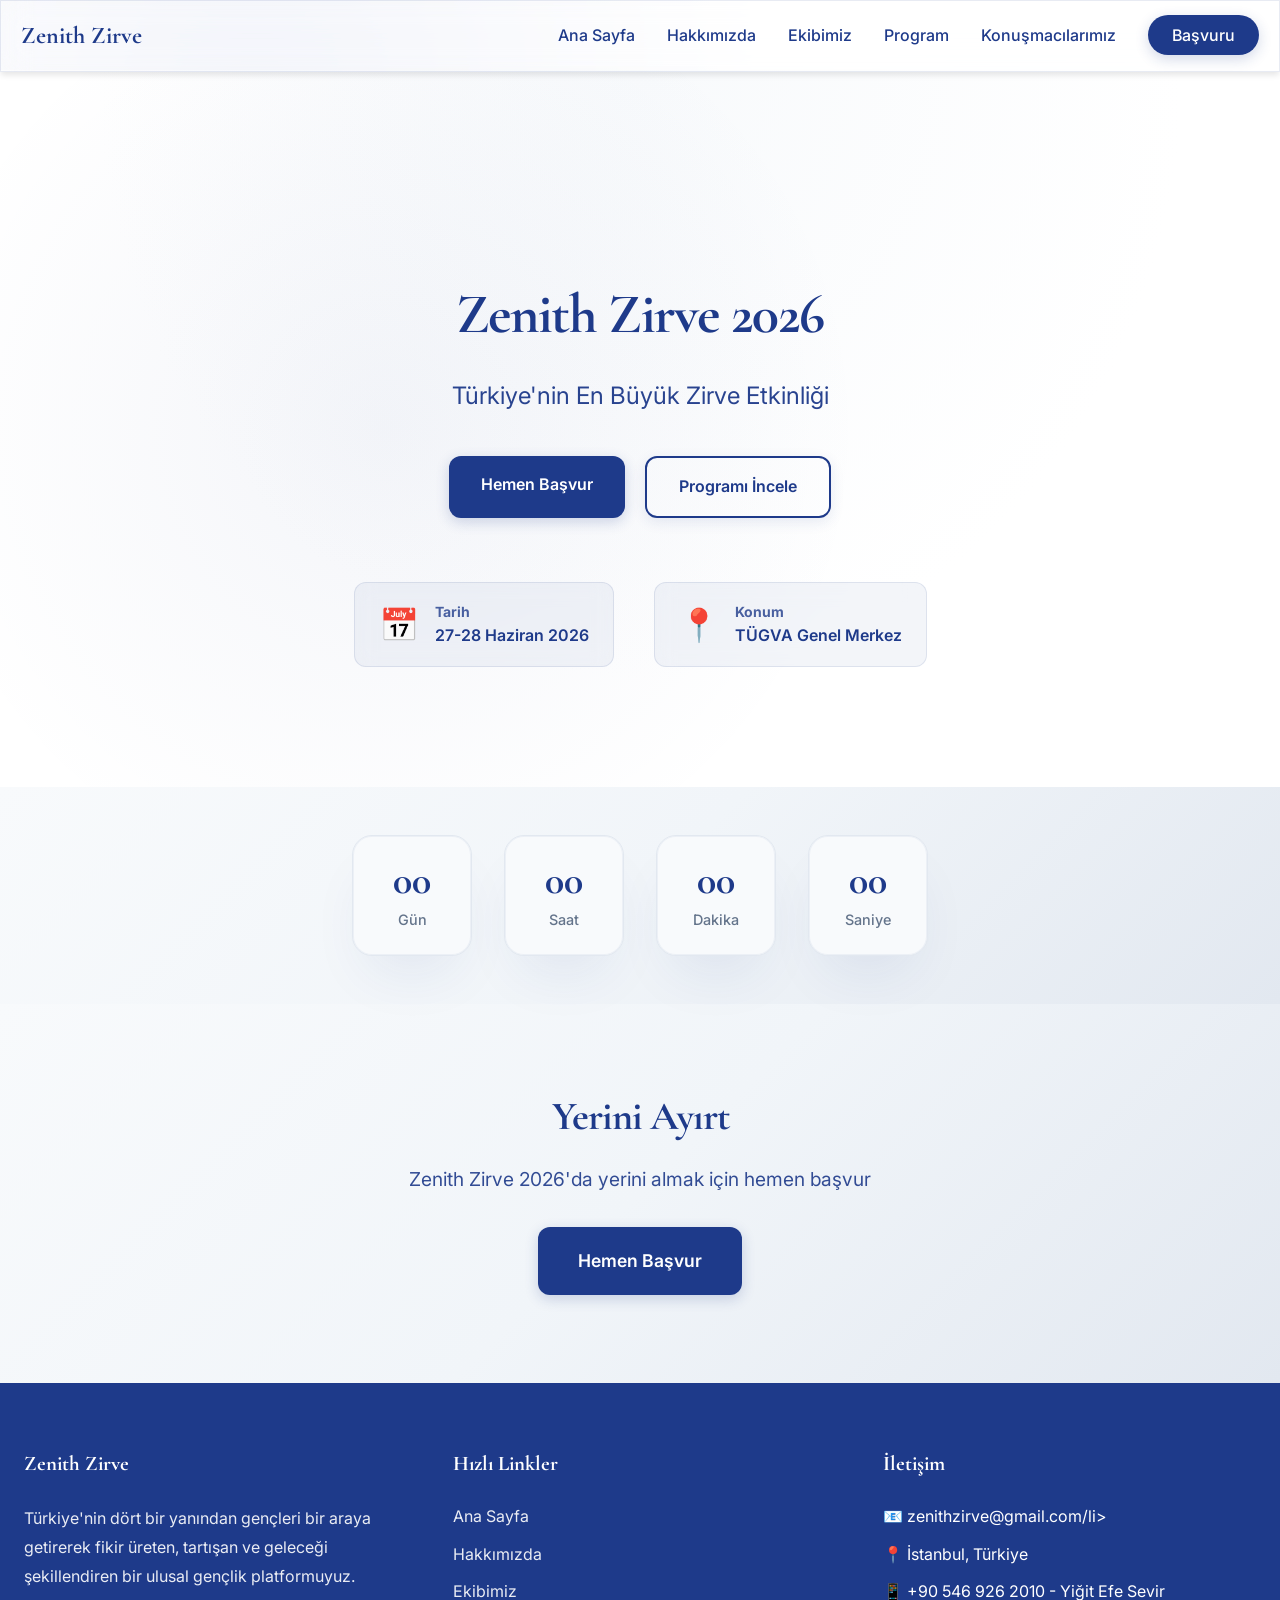
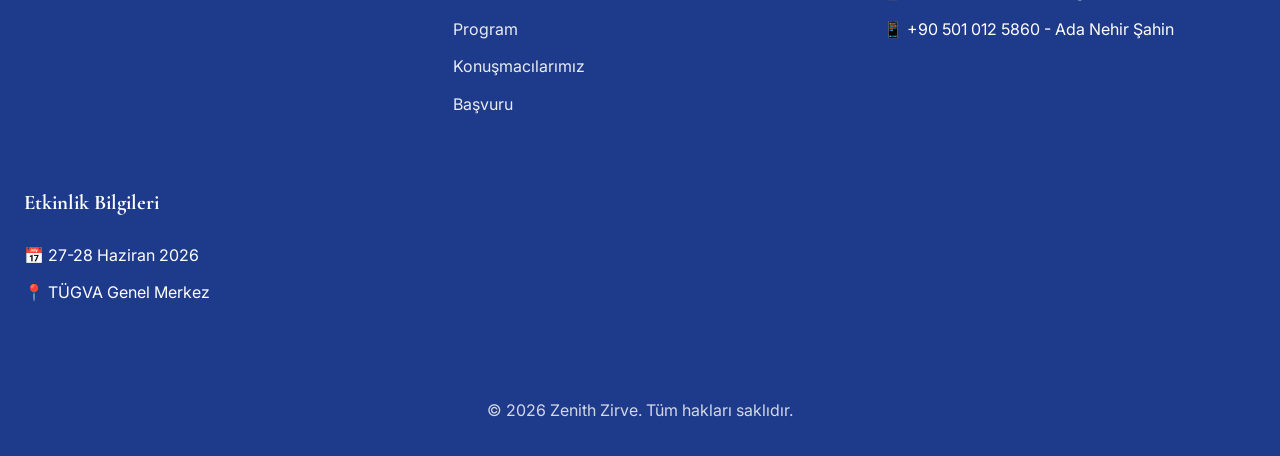
==== index.html @ 05211ef6 "Initial commit" ====
<!DOCTYPE html>
<html lang="tr">
<head>
    <meta charset="UTF-8">
    <meta name="viewport" content="width=device-width, initial-scale=1.0">
    <title>Zenith Zirve - Türkiye'nin En Büyük Zirve Etkinliği</title>
    <meta name="description" content="Zenith Zirve - Türkiye'nin en büyük zirve etkinliği. Gençlerin fikir meydanlarında buluştuğu platform.">
    <link rel="stylesheet" href="styles.css">
    <link rel="preconnect" href="https://fonts.googleapis.com">
    <link rel="preconnect" href="https://fonts.gstatic.com" crossorigin>
    <link href="https://fonts.googleapis.com/css2?family=Cormorant+Garamond:wght@400;500;600;700&family=Inter:wght@300;400;500;600;700;800&display=swap" rel="stylesheet">
</head>
<body>
    <!-- Navigasyon -->
    <nav class="navbar">
        <div class="container">
            <div class="nav-brand">
                <a href="index.html">Zenith Zirve</a>
            </div>
            <ul class="nav-menu">
                <li><a href="index.html" class="active">Ana Sayfa</a></li>
                <li><a href="hakkimizda.html">Hakkımızda</a></li>
                <li><a href="ekibimiz.html">Ekibimiz</a></li>
                <li><a href="program.html">Program</a></li>
                <li><a href="konusmacilarimiz.html">Konuşmacılarımız</a></li>
                <li><a href="basvuru.html" class="btn-nav">Başvuru</a></li>
            </ul>
            <div class="hamburger">
                <span></span>
                <span></span>
                <span></span>
            </div>
        </div>
    </nav>

    <!-- Hero Section -->
    <section class="hero">
        <div class="container">
            <div class="hero-content">
                <h1>Zenith Zirve 2026</h1>
                <p>Türkiye'nin En Büyük Zirve Etkinliği</p>
                <div class="hero-buttons">
                    <a href="basvuru.html" class="btn btn-primary">Hemen Başvur</a>
                    <a href="program.html" class="btn btn-secondary">Programı İncele</a>
                </div>
            </div>
            <div class="hero-info">
                <div class="info-item">
                    <div class="info-icon">📅</div>
                    <div class="info-text">
                        <strong>Tarih</strong>
                        <span>27-28 Haziran 2026</span>
                    </div>
                </div>
                <div class="info-item">
                    <div class="info-icon">📍</div>
                    <div class="info-text">
                        <strong>Konum</strong>
                        <span>TÜGVA Genel Merkez</span>
                    </div>
                </div>
            </div>
        </div>
    </section>

    <!-- Countdown Section -->
    <section class="countdown-section">
        <div class="container">
            <div class="countdown">
                <div class="countdown-item">
                    <span class="countdown-number" id="days">00</span>
                    <span class="countdown-label">Gün</span>
                </div>
                <div class="countdown-item">
                    <span class="countdown-number" id="hours">00</span>
                    <span class="countdown-label">Saat</span>
                </div>
                <div class="countdown-item">
                    <span class="countdown-number" id="minutes">00</span>
                    <span class="countdown-label">Dakika</span>
                </div>
                <div class="countdown-item">
                    <span class="countdown-number" id="seconds">00</span>
                    <span class="countdown-label">Saniye</span>
                </div>
            </div>
        </div>
    </section>

    <!-- CTA Section -->
    <section class="cta">
        <div class="container">
            <h2>Yerini Ayırt</h2>
            <p>Zenith Zirve 2026'da yerini almak için hemen başvur</p>
            <a href="basvuru.html" class="btn btn-primary btn-large">Hemen Başvur</a>
        </div>
    </section>

    <!-- Footer -->
    <footer class="footer">
        <div class="container">
            <div class="footer-grid">
                <div class="footer-section">
                    <h3>Zenith Zirve</h3>
                    <p>Türkiye'nin dört bir yanından gençleri bir araya getirerek fikir üreten, tartışan ve geleceği şekillendiren bir ulusal gençlik platformuyuz.</p>
                </div>
                <div class="footer-section">
                    <h3>Hızlı Linkler</h3>
                    <ul>
                        <li><a href="index.html">Ana Sayfa</a></li>
                        <li><a href="hakkimizda.html">Hakkımızda</a></li>
                        <li><a href="ekibimiz.html">Ekibimiz</a></li>
                        <li><a href="program.html">Program</a></li>
                        <li><a href="konusmacilarimiz.html">Konuşmacılarımız</a></li>
                        <li><a href="basvuru.html">Başvuru</a></li>
                    </ul>
                </div>
                <div class="footer-section">
                    <h3>İletişim</h3>
                    <ul>
                        <li>📧 zenithzirve@gmail.com/li>
                        <li>📍 İstanbul, Türkiye</li>
                        <li>📱 +90 546 926 2010 - Yiğit Efe Sevir</li>
                        <li>📱 +90 501 012 5860 - Ada Nehir Şahin</li>                        
                    </ul>
                </div>
                <div class="footer-section">
                    <h3>Etkinlik Bilgileri</h3>
                    <ul>
                        <li>📅 27-28 Haziran 2026</li>
                        <li>📍 TÜGVA Genel Merkez</li>
                    </ul>
                </div>
            </div>
            <div class="footer-bottom">
                <p>&copy; 2026 Zenith Zirve. Tüm hakları saklıdır.</p>
            </div>
        </div>
    </footer>

    <script src="script.js"></script>
</body>
</html>
---- styles.css ----
/* Reset ve Temel Ayarlar */
* {
    margin: 0;
    padding: 0;
    box-sizing: border-box;
}

:root {
    --background: #ffffff;
    --foreground: #1e3a8a;
    --card: #f8fafc;
    --card-foreground: #1e3a8a;
    --primary: #1e3a8a;
    --primary-foreground: #ffffff;
    --secondary: #3b82f6;
    --secondary-foreground: #ffffff;
    --muted: #f1f5f9;
    --muted-foreground: #64748b;
    --accent: #3b82f6;
    --accent-foreground: #ffffff;
    --neon: #60a5fa;
    --neon-soft: #93c5fd;
    --navy-1: #1e3a8a;
    --navy-2: #1e40af;
    --purple-deep: #1e3a8a;
    --border: #e2e8f0;
    --input: #e2e8f0;
    --ring: #3b82f6;
    --radius: 1.25rem;
    --gradient-card: linear-gradient(135deg, #f8fafc 0%, #f1f5f9 50%, #e2e8f0 100%);
    --gradient-card-hover: linear-gradient(135deg, #f1f5f9 0%, #e2e8f0 50%, #cbd5e1 100%);
    --gradient-hero: radial-gradient(ellipse at top, #f8fafc 0%, #ffffff 60%);
    --shadow-card: 0 30px 60px -20px rgba(30, 58, 138, 0.1), 0 0 0 1px rgba(30, 58, 138, 0.05) inset;
    --shadow-glow: 0 0 40px rgba(30, 58, 138, 0.15);
    --glass-bg: linear-gradient(135deg, rgba(255, 255, 255, 0.8), rgba(248, 250, 252, 0.7));
    --glass-border: rgba(30, 58, 138, 0.1);
}

body {
    font-family: 'Inter', sans-serif;
    line-height: 1.6;
    color: var(--foreground);
    background-color: var(--background);
    background-image: radial-gradient(circle at 20% 10%, rgba(30, 58, 138, 0.05) 0%, transparent 40%),
                      radial-gradient(circle at 80% 60%, rgba(59, 130, 246, 0.05) 0%, transparent 45%);
    background-attachment: fixed;
    -webkit-font-smoothing: antialiased;
    -moz-osx-font-smoothing: grayscale;
}

.container {
    max-width: 1280px;
    margin: 0 auto;
    padding: 0 24px;
}

/* Navigasyon */
.navbar {
    background-color: var(--glass-bg);
    backdrop-filter: blur(14px) saturate(140%);
    -webkit-backdrop-filter: blur(14px) saturate(140%);
    border: 1px solid var(--glass-border);
    box-shadow: var(--shadow-card);
    position: fixed;
    top: 0;
    left: 0;
    right: 0;
    z-index: 1000;
}

.navbar .container {
    display: flex;
    justify-content: space-between;
    align-items: center;
    padding: 1rem 20px;
}

.nav-brand a {
    font-size: 1.5rem;
    font-weight: 700;
    color: var(--foreground);
    text-decoration: none;
    font-family: 'Cormorant Garamond', Georgia, serif;
}

.nav-menu {
    display: flex;
    list-style: none;
    gap: 2rem;
    align-items: center;
}

.nav-menu a {
    color: var(--foreground);
    text-decoration: none;
    font-weight: 500;
    transition: color 0.3s;
}

.nav-menu a:hover,
.nav-menu a.active {
    color: var(--primary);
}

.btn-nav {
    background-color: var(--primary);
    color: var(--primary-foreground) !important;
    padding: 0.625rem 1.5rem;
    border-radius: var(--radius);
    transition: all 0.3s cubic-bezier(0.4, 0, 0.2, 1);
    box-shadow: 0 4px 14px rgba(30, 58, 138, 0.2);
}

.btn-nav:hover {
    background-color: var(--secondary);
    transform: translateY(-2px);
    box-shadow: 0 6px 20px rgba(30, 58, 138, 0.3);
}

.hamburger {
    display: none;
    flex-direction: column;
    cursor: pointer;
    gap: 4px;
}

.hamburger span {
    width: 25px;
    height: 3px;
    background-color: var(--foreground);
    transition: 0.3s;
}

/* Hero Section */
.hero {
    background: var(--gradient-hero);
    color: var(--foreground);
    padding: 200px 0 120px;
    margin-top: 70px;
    position: relative;
    overflow: hidden;
}

.hero::before {
    content: '';
    position: absolute;
    top: 0;
    left: 0;
    right: 0;
    bottom: 0;
    background: radial-gradient(circle at 30% 50%, rgba(30, 58, 138, 0.05) 0%, transparent 50%);
    pointer-events: none;
}

.hero-content {
    text-align: center;
    margin-bottom: 4rem;
    position: relative;
    z-index: 1;
}

.hero-content h1 {
    font-size: 3.5rem;
    font-weight: 800;
    margin-bottom: 1rem;
    font-family: 'Cormorant Garamond', Georgia, serif;
    letter-spacing: -0.025em;
}

.hero-content p {
    font-size: 1.5rem;
    margin-bottom: 2.5rem;
    opacity: 0.95;
    line-height: 1.7;
}

.hero-buttons {
    display: flex;
    gap: 1.25rem;
    justify-content: center;
    position: relative;
    z-index: 1;
}

.btn {
    padding: 1rem 2rem;
    border-radius: 12px;
    text-decoration: none;
    font-weight: 600;
    transition: all 0.3s cubic-bezier(0.4, 0, 0.2, 1);
    display: inline-block;
    position: relative;
    overflow: hidden;
}

.btn-primary {
    background-color: var(--primary);
    color: var(--primary-foreground);
    box-shadow: 0 4px 14px rgba(30, 58, 138, 0.2);
}

.btn-primary:hover {
    background-color: var(--secondary);
    transform: translateY(-2px);
    box-shadow: 0 6px 20px rgba(30, 58, 138, 0.3);
}

.btn-secondary {
    background-color: transparent;
    color: var(--foreground);
    border: 2px solid var(--primary);
    box-shadow: 0 4px 14px rgba(30, 58, 138, 0.1);
}

.btn-secondary:hover {
    background-color: rgba(30, 58, 138, 0.05);
    border-color: var(--secondary);
    transform: translateY(-2px);
    box-shadow: 0 6px 20px rgba(30, 58, 138, 0.15);
}

.btn-large {
    padding: 1.25rem 2.5rem;
    font-size: 1.1rem;
}

.hero-info {
    display: flex;
    gap: 2.5rem;
    justify-content: center;
    flex-wrap: wrap;
    position: relative;
    z-index: 1;
}

.info-item {
    display: flex;
    align-items: center;
    gap: 1rem;
    background: rgba(30, 58, 138, 0.05);
    padding: 1rem 1.5rem;
    border-radius: 12px;
    backdrop-filter: blur(10px);
    border: 1px solid rgba(30, 58, 138, 0.1);
}

.info-icon {
    font-size: 2rem;
}

.info-text strong {
    display: block;
    font-size: 0.875rem;
    opacity: 0.8;
}

.info-text span {
    font-size: 1rem;
    font-weight: 600;
}

/* İstatistikler */
.stats {
    background-color: var(--background);
    padding: 4rem 0;
    margin-top: -50px;
    position: relative;
    z-index: 10;
}

.stats-grid {
    display: grid;
    grid-template-columns: repeat(auto-fit, minmax(200px, 1fr));
    gap: 2.5rem;
}

.stat-card {
    background: var(--gradient-card);
    backdrop-filter: blur(14px) saturate(140%);
    -webkit-backdrop-filter: blur(14px) saturate(140%);
    border: 1px solid var(--glass-border);
    padding: 2rem;
    border-radius: 16px;
    text-align: center;
    box-shadow: var(--shadow-card);
    border-top: 4px solid var(--primary);
}

.stat-number {
    font-size: 3rem;
    font-weight: 800;
    color: var(--primary);
    margin-bottom: 0.5rem;
}

.stat-label {
    font-size: 1.1rem;
    color: var(--muted-foreground);
    font-weight: 500;
}

/* Section */
.section {
    padding: 6rem 0;
}

.section-alt {
    background-color: var(--muted);
}

.section-header {
    text-align: center;
    margin-bottom: 3rem;
}

.section-header h2 {
    font-size: 2.5rem;
    color: var(--primary);
    margin-bottom: 1rem;
    font-family: 'Cormorant Garamond', Georgia, serif;
    letter-spacing: -0.025em;
}

.section-header p {
    font-size: 1.1rem;
    color: var(--muted-foreground);
    max-width: 600px;
    margin: 0 auto;
}

/* Timeline */
.timeline {
    max-width: 800px;
    margin: 0 auto;
}

.timeline-item {
    display: flex;
    gap: 2rem;
    padding: 1.5rem;
    margin-bottom: 1rem;
    background: var(--gradient-card);
    backdrop-filter: blur(14px) saturate(140%);
    -webkit-backdrop-filter: blur(14px) saturate(140%);
    border: 1px solid var(--glass-border);
    border-left: 3px solid var(--primary);
    border-radius: 0 12px 12px 0;
    box-shadow: var(--shadow-card);
}

.timeline-time {
    font-weight: 700;
    color: var(--primary);
    min-width: 80px;
}

.timeline-content h3 {
    font-size: 1.2rem;
    margin-bottom: 0.5rem;
    color: var(--foreground);
    font-family: 'Cormorant Garamond', Georgia, serif;
}

.timeline-content p {
    color: var(--muted-foreground);
}

/* Features Grid */
.features-grid {
    display: grid;
    grid-template-columns: repeat(auto-fit, minmax(280px, 1fr));
    gap: 2.5rem;
}

.feature-card {
    background: var(--gradient-card);
    backdrop-filter: blur(14px) saturate(140%);
    -webkit-backdrop-filter: blur(14px) saturate(140%);
    border: 1px solid var(--glass-border);
    padding: 2rem;
    border-radius: 16px;
    text-align: center;
    box-shadow: var(--shadow-card);
    transition: transform 0.3s, box-shadow 0.3s;
}

.feature-card:hover {
    transform: translateY(-8px);
    box-shadow: var(--shadow-card), var(--shadow-glow);
}

.feature-icon {
    font-size: 3rem;
    margin-bottom: 1rem;
}

.feature-card h3 {
    color: var(--primary);
    margin-bottom: 1rem;
    font-size: 1.3rem;
    font-family: 'Cormorant Garamond', Georgia, serif;
}

.feature-card p {
    color: var(--muted-foreground);
}

/* Commissions Grid */
.commissions-grid {
    display: grid;
    grid-template-columns: repeat(auto-fit, minmax(300px, 1fr));
    gap: 2rem;
}

.commission-card {
    background: var(--gradient-card);
    backdrop-filter: blur(14px) saturate(140%);
    -webkit-backdrop-filter: blur(14px) saturate(140%);
    border: 1px solid var(--glass-border);
    padding: 2rem;
    border-radius: 16px;
    box-shadow: var(--shadow-card);
    border-left: 4px solid var(--primary);
    transition: all 0.3s;
}

.commission-card:hover {
    transform: translateY(-8px);
    box-shadow: var(--shadow-card), var(--shadow-glow);
}

.commission-card h3 {
    color: var(--primary);
    margin-bottom: 0.75rem;
    font-size: 1.2rem;
    font-family: 'Cormorant Garamond', Georgia, serif;
}

.commission-card p {
    color: var(--muted-foreground);
}

/* CTA Section */
.cta {
    background: var(--gradient-card);
    color: var(--foreground);
    padding: 5rem 0;
    text-align: center;
}

.cta h2 {
    font-size: 2.5rem;
    margin-bottom: 1rem;
    font-family: 'Cormorant Garamond', Georgia, serif;
    letter-spacing: -0.025em;
}

.cta p {
    font-size: 1.2rem;
    margin-bottom: 2rem;
    opacity: 0.9;
}

.cta .btn-primary {
    background-color: var(--primary);
    color: var(--primary-foreground);
}

/* Page Header */
.page-header {
    background: var(--gradient-hero);
    color: var(--foreground);
    padding: 150px 0 80px;
    margin-top: 70px;
    text-align: center;
}

.page-header h1 {
    font-size: 3rem;
    margin-bottom: 1rem;
    font-family: 'Cormorant Garamond', Georgia, serif;
    letter-spacing: -0.025em;
}

.page-header p {
    font-size: 1.3rem;
    opacity: 0.9;
}

/* About Content */
.about-content {
    display: grid;
    grid-template-columns: 1fr 1fr;
    gap: 4rem;
    align-items: center;
}

.about-text h2 {
    color: var(--primary);
    font-size: 2rem;
    margin-bottom: 1rem;
    margin-top: 2rem;
    font-family: 'Cormorant Garamond', Georgia, serif;
    letter-spacing: -0.025em;
}

.about-text h2:first-child {
    margin-top: 0;
}

.about-text p {
    color: var(--muted-foreground);
    line-height: 1.8;
    margin-bottom: 1.5rem;
}

.about-image {
    display: flex;
    justify-content: center;
}

.image-placeholder {
    width: 100%;
    max-width: 400px;
    height: 400px;
    background: linear-gradient(135deg, var(--primary-color) 0%, var(--primary-dark) 100%);
    border-radius: 20px;
    display: flex;
    align-items: center;
    justify-content: center;
    box-shadow: var(--shadow-lg);
}

.placeholder-content {
    text-align: center;
    color: white;
}

.placeholder-content span {
    font-size: 5rem;
    display: block;
    margin-bottom: 1rem;
}

.placeholder-content p {
    font-size: 1.5rem;
    font-weight: 600;
}

/* Values Grid */
.values-grid {
    display: grid;
    grid-template-columns: repeat(auto-fit, minmax(300px, 1fr));
    gap: 2.5rem;
}

.value-card {
    background: var(--gradient-card);
    backdrop-filter: blur(14px) saturate(140%);
    -webkit-backdrop-filter: blur(14px) saturate(140%);
    border: 1px solid var(--glass-border);
    padding: 2rem;
    border-radius: 16px;
    text-align: center;
    box-shadow: var(--shadow-card);
    transition: transform 0.3s;
}

.value-card:hover {
    transform: translateY(-8px);
    box-shadow: var(--shadow-card), var(--shadow-glow);
}

.value-icon {
    font-size: 3rem;
    margin-bottom: 1rem;
}

.value-card h3 {
    color: var(--primary);
    margin-bottom: 1rem;
    font-size: 1.3rem;
    font-family: 'Cormorant Garamond', Georgia, serif;
}

.value-card p {
    color: var(--muted-foreground);
}

/* Goals List */
.goals-list {
    max-width: 800px;
    margin: 0 auto;
}

.goal-item {
    display: flex;
    gap: 2rem;
    padding: 2rem;
    background: var(--gradient-card);
    backdrop-filter: blur(14px) saturate(140%);
    -webkit-backdrop-filter: blur(14px) saturate(140%);
    border: 1px solid var(--glass-border);
    border-radius: 16px;
    margin-bottom: 1.5rem;
    box-shadow: var(--shadow-card);
    align-items: flex-start;
}

.goal-number {
    font-size: 2.5rem;
    font-weight: 800;
    color: var(--primary);
    min-width: 80px;
}

.goal-content h3 {
    color: var(--primary);
    margin-bottom: 0.5rem;
    font-size: 1.3rem;
    font-family: 'Cormorant Garamond', Georgia, serif;
}

.goal-content p {
    color: var(--muted-foreground);
    line-height: 1.6;
}

/* Coordinator Section */
.coordinator-section {
    max-width: 900px;
    margin: 0 auto;
}

.coordinator-card {
    display: grid;
    grid-template-columns: 1fr 2fr;
    gap: 3rem;
    background: var(--gradient-card);
    backdrop-filter: blur(14px) saturate(140%);
    -webkit-backdrop-filter: blur(14px) saturate(140%);
    border: 1px solid var(--glass-border);
    padding: 3rem;
    border-radius: 20px;
    box-shadow: var(--shadow-card);
    align-items: center;
}

.coordinator-image {
    display: flex;
    justify-content: center;
}

.image-placeholder-circle {
    width: 200px;
    height: 200px;
    background: linear-gradient(135deg, var(--primary-color) 0%, var(--primary-dark) 100%);
    border-radius: 50%;
    display: flex;
    align-items: center;
    justify-content: center;
}

.image-placeholder-circle span {
    font-size: 5rem;
    color: white;
}

.coordinator-info h2 {
    color: var(--primary);
    font-size: 2rem;
    margin-bottom: 0.5rem;
    font-family: 'Cormorant Garamond', Georgia, serif;
    letter-spacing: -0.025em;
}

.coordinator-info .role {
    color: var(--neon);
    font-weight: 600;
    margin-bottom: 1.5rem;
    font-size: 1.1rem;
}

.coordinator-info .message {
    font-weight: 600;
    color: var(--foreground);
    margin-bottom: 1rem;
}

.coordinator-info p {
    color: var(--muted-foreground);
    line-height: 1.8;
    margin-bottom: 1rem;
}

/* Department Section */
.department-section {
    margin-bottom: 4rem;
}

.department-section h3 {
    color: var(--primary);
    font-size: 1.8rem;
    margin-bottom: 2rem;
    padding-bottom: 1rem;
    border-bottom: 3px solid var(--primary);
    font-family: 'Cormorant Garamond', Georgia, serif;
    letter-spacing: -0.025em;
}

.team-grid {
    display: grid;
    grid-template-columns: repeat(auto-fit, minmax(280px, 1fr));
    gap: 2.5rem;
}

.team-card {
    background: var(--gradient-card);
    backdrop-filter: blur(14px) saturate(140%);
    -webkit-backdrop-filter: blur(14px) saturate(140%);
    border: 1px solid var(--glass-border);
    padding: 2rem;
    border-radius: 16px;
    text-align: center;
    box-shadow: var(--shadow-card);
    transition: transform 0.3s;
}

.team-card:hover {
    transform: translateY(-8px);
    box-shadow: var(--shadow-card), var(--shadow-glow);
}

.team-avatar {
    width: 100px;
    height: 100px;
    background: linear-gradient(135deg, var(--primary) 0%, var(--neon) 100%);
    border-radius: 50%;
    margin: 0 auto 1.5rem;
    display: flex;
    align-items: center;
    justify-content: center;
}

.team-avatar span {
    font-size: 3rem;
    color: white;
}

.team-card h4 {
    color: var(--foreground);
    font-size: 1.2rem;
    margin-bottom: 0.5rem;
}

.team-role {
    color: var(--neon);
    font-weight: 500;
    font-size: 0.95rem;
}

/* Program Tabs */
.program-tabs {
    display: flex;
    gap: 1rem;
    margin-bottom: 3rem;
    justify-content: center;
    flex-wrap: wrap;
}

.tab-btn {
    padding: 1rem 2rem;
    background: var(--card);
    border: 2px solid var(--primary);
    color: var(--foreground);
    border-radius: var(--radius);
    font-weight: 600;
    cursor: pointer;
    transition: all 0.3s;
}

.tab-btn:hover,
.tab-btn.active {
    background: var(--primary);
    color: var(--primary-foreground);
}

.program-day {
    display: none;
}

.program-day.active {
    display: block;
}

.day-header {
    text-align: center;
    margin-bottom: 3rem;
}

.day-header h2 {
    color: var(--primary);
    font-size: 2rem;
    margin-bottom: 0.5rem;
    font-family: 'Cormorant Garamond', Georgia, serif;
    letter-spacing: -0.025em;
}

.day-header p {
    color: var(--muted-foreground);
    font-size: 1.1rem;
}

.program-timeline {
    max-width: 900px;
    margin: 0 auto;
}

.program-item {
    display: flex;
    gap: 2rem;
    padding: 1.5rem;
    background: var(--gradient-card);
    backdrop-filter: blur(14px) saturate(140%);
    -webkit-backdrop-filter: blur(14px) saturate(140%);
    border: 1px solid var(--glass-border);
    border-radius: 16px;
    margin-bottom: 1rem;
    box-shadow: var(--shadow-card);
    align-items: flex-start;
    border-left: 4px solid var(--primary);
}

.program-time {
    font-weight: 700;
    color: var(--primary);
    min-width: 150px;
    font-size: 1rem;
}

.program-content h3 {
    color: var(--foreground);
    margin-bottom: 0.5rem;
    font-size: 1.2rem;
    font-family: 'Cormorant Garamond', Georgia, serif;
}

.program-content p {
    color: var(--muted-foreground);
    line-height: 1.6;
}

/* Keynote Section */
.keynote-section {
    max-width: 1000px;
    margin: 0 auto;
}

.keynote-card {
    display: grid;
    grid-template-columns: 1fr 2fr;
    gap: 3rem;
    background: var(--gradient-card);
    backdrop-filter: blur(14px) saturate(140%);
    -webkit-backdrop-filter: blur(14px) saturate(140%);
    border: 1px solid var(--glass-border);
    padding: 3rem;
    border-radius: 20px;
    box-shadow: var(--shadow-card);
    align-items: center;
}

.keynote-image {
    display: flex;
    justify-content: center;
}

.image-placeholder-circle-large {
    width: 250px;
    height: 250px;
    background: linear-gradient(135deg, var(--primary-color) 0%, var(--primary-dark) 100%);
    border-radius: 50%;
    display: flex;
    align-items: center;
    justify-content: center;
}

.image-placeholder-circle-large span {
    font-size: 6rem;
    color: white;
}

.keynote-info .keynote-badge {
    display: inline-block;
    background: var(--accent-color);
    color: white;
    padding: 0.5rem 1rem;
    border-radius: 20px;
    font-size: 0.875rem;
    font-weight: 600;
    margin-bottom: 1rem;
}

.keynote-info h2 {
    color: var(--primary);
    font-size: 2.2rem;
    margin-bottom: 0.5rem;
    font-family: 'Cormorant Garamond', Georgia, serif;
    letter-spacing: -0.025em;
}

.keynote-title {
    color: var(--neon);
    font-weight: 600;
    margin-bottom: 1.5rem;
    font-size: 1.1rem;
}

.keynote-bio {
    color: var(--muted-foreground);
    line-height: 1.8;
    margin-bottom: 1.5rem;
}

.keynote-topics {
    display: flex;
    flex-wrap: wrap;
    gap: 0.75rem;
    align-items: center;
}

.keynote-topics strong {
    color: var(--foreground);
    margin-right: 0.5rem;
}

.keynote-topics span {
    background: var(--muted);
    color: var(--primary);
    padding: 0.5rem 1rem;
    border-radius: 20px;
    font-size: 0.9rem;
    font-weight: 500;
}

/* Speakers Grid */
.speakers-grid {
    display: grid;
    grid-template-columns: repeat(auto-fit, minmax(300px, 1fr));
    gap: 2.5rem;
}

.speaker-card {
    background: var(--gradient-card);
    backdrop-filter: blur(14px) saturate(140%);
    -webkit-backdrop-filter: blur(14px) saturate(140%);
    border: 1px solid var(--glass-border);
    padding: 2rem;
    border-radius: 16px;
    text-align: center;
    box-shadow: var(--shadow-card);
    transition: transform 0.3s;
}

.speaker-card:hover {
    transform: translateY(-8px);
    box-shadow: var(--shadow-card), var(--shadow-glow);
}

.speaker-avatar {
    width: 120px;
    height: 120px;
    background: linear-gradient(135deg, var(--primary) 0%, var(--neon) 100%);
    border-radius: 50%;
    margin: 0 auto 1.5rem;
    display: flex;
    align-items: center;
    justify-content: center;
}

.speaker-avatar span {
    font-size: 4rem;
    color: white;
}

.speaker-card h3 {
    color: var(--foreground);
    font-size: 1.3rem;
    margin-bottom: 0.5rem;
    font-family: 'Cormorant Garamond', Georgia, serif;
}

.speaker-title {
    color: var(--neon);
    font-weight: 600;
    margin-bottom: 1rem;
    font-size: 0.95rem;
}

.speaker-bio {
    color: var(--muted-foreground);
    line-height: 1.6;
    font-size: 0.95rem;
}

/* Form Container */
.form-container {
    max-width: 800px;
    margin: 0 auto;
}

.form-section {
    background: var(--gradient-card);
    backdrop-filter: blur(14px) saturate(140%);
    -webkit-backdrop-filter: blur(14px) saturate(140%);
    border: 1px solid var(--glass-border);
    padding: 2rem;
    border-radius: 16px;
    margin-bottom: 2rem;
    box-shadow: var(--shadow-card);
}

.form-section h2 {
    color: var(--primary);
    font-size: 1.5rem;
    margin-bottom: 1.5rem;
    padding-bottom: 0.75rem;
    border-bottom: 2px solid var(--primary);
    font-family: 'Cormorant Garamond', Georgia, serif;
}

.form-description {
    color: var(--muted-foreground);
    margin-bottom: 1.5rem;
    font-size: 0.95rem;
}

.form-grid {
    display: grid;
    grid-template-columns: repeat(auto-fit, minmax(250px, 1fr));
    gap: 1.5rem;
}

.form-group {
    margin-bottom: 1.5rem;
}

.form-group.full-width {
    grid-column: 1 / -1;
}

.form-group label {
    display: block;
    margin-bottom: 0.5rem;
    color: var(--foreground);
    font-weight: 500;
}

.form-group input[type="text"],
.form-group input[type="email"],
.form-group input[type="tel"],
.form-group input[type="date"],
.form-group select,
.form-group textarea {
    width: 100%;
    padding: 0.75rem;
    border: 2px solid var(--border);
    border-radius: var(--radius);
    font-size: 1rem;
    font-family: inherit;
    background-color: var(--card);
    color: var(--foreground);
    transition: border-color 0.3s;
}

.form-group input:focus,
.form-group select:focus,
.form-group textarea:focus {
    outline: none;
    border-color: var(--primary);
}

.form-group input[type="checkbox"] {
    margin-right: 0.5rem;
}

.form-group label input[type="checkbox"] {
    display: inline-block;
    width: auto;
}

.form-submit {
    text-align: center;
    margin-top: 2rem;
}

/* Footer */
.footer {
    background-color: var(--primary);
    color: var(--primary-foreground);
    padding: 4rem 0 2rem;
}

.footer-grid {
    display: grid;
    grid-template-columns: repeat(auto-fit, minmax(280px, 1fr));
    gap: 3.5rem;
    margin-bottom: 3rem;
}

.footer-section h3 {
    margin-bottom: 1.5rem;
    font-size: 1.3rem;
    font-family: 'Cormorant Garamond', Georgia, serif;
}

.footer-section p {
    opacity: 0.9;
    line-height: 1.8;
}

.footer-section ul {
    list-style: none;
}

.footer-section ul li {
    margin-bottom: 0.75rem;
}

.footer-section a {
    color: var(--primary-foreground);
    text-decoration: none;
    opacity: 0.9;
    transition: opacity 0.3s;
}

.footer-section a:hover {
    opacity: 1;
    color: var(--neon);
}

.footer-bottom {
    text-align: center;
    padding-top: 2rem;
    border-top: 1px solid hsl(var(--border) / .5);
    opacity: 0.8;
}

/* Responsive */
@media (max-width: 768px) {
    .nav-menu {
        position: fixed;
        left: -100%;
        top: 70px;
        flex-direction: column;
        background-color: var(--card);
        width: 100%;
        text-align: center;
        transition: 0.3s;
        box-shadow: var(--shadow-card);
        padding: 2rem 0;
    }

    .nav-menu.active {
        left: 0;
    }

    .hamburger {
        display: flex;
    }

    .hero-content h1 {
        font-size: 2.5rem;
    }

    .hero-content p {
        font-size: 1.2rem;
    }

    .hero-buttons {
        flex-direction: column;
        align-items: center;
    }

    .hero-info {
        flex-direction: column;
        align-items: center;
    }

    .timeline-item {
        flex-direction: column;
        gap: 0.5rem;
    }

    .section-header h2 {
        font-size: 2rem;
    }

    .about-content {
        grid-template-columns: 1fr;
    }

    .coordinator-card {
        grid-template-columns: 1fr;
    }

    .keynote-card {
        grid-template-columns: 1fr;
    }

    .form-grid {
        grid-template-columns: 1fr;
    }

    .program-item {
        flex-direction: column;
    }

    .program-time {
        min-width: auto;
    }
}

/* Modal Stilleri */
.modal {
    display: none;
    position: fixed;
    z-index: 1000;
    left: 0;
    top: 0;
    width: 100%;
    height: 100%;
    overflow: auto;
    background-color: rgba(0, 0, 0, 0.5);
    backdrop-filter: blur(5px);
}

.modal-content {
    background-color: var(--card);
    margin: 15% auto;
    padding: 2.5rem;
    border: 1px solid var(--border);
    border-radius: var(--radius);
    width: 90%;
    max-width: 600px;
    box-shadow: var(--shadow-card);
    position: relative;
    animation: modalFadeIn 0.3s ease;
}

@keyframes modalFadeIn {
    from {
        opacity: 0;
        transform: translateY(-20px);
    }
    to {
        opacity: 1;
        transform: translateY(0);
    }
}

.close {
    color: var(--muted-foreground);
    float: right;
    font-size: 28px;
    font-weight: bold;
    cursor: pointer;
    transition: color 0.3s ease;
}

.close:hover,
.close:focus {
    color: var(--foreground);
}

.modal-content h2 {
    color: var(--foreground);
    margin-bottom: 0.5rem;
    font-family: 'Cormorant Garamond', serif;
    font-size: 2rem;
}

.modal-content #modalRole {
    color: var(--secondary);
    font-weight: 600;
    margin-bottom: 1.5rem;
}

.modal-content #modalMessage {
    color: var(--foreground);
    line-height: 1.8;
    white-space: pre-line;
}

/* Countdown Section */
.countdown-section {
    padding: 3rem 0;
    background: var(--gradient-card);
}

.countdown {
    display: flex;
    justify-content: center;
    gap: 2rem;
    flex-wrap: wrap;
}

.countdown-item {
    display: flex;
    flex-direction: column;
    align-items: center;
    background: var(--card);
    padding: 1.5rem 2rem;
    border-radius: var(--radius);
    box-shadow: var(--shadow-card);
    min-width: 120px;
    border: 1px solid var(--border);
    transition: transform 0.3s ease, box-shadow 0.3s ease;
}

.countdown-item:hover {
    transform: translateY(-5px);
    box-shadow: var(--shadow-glow);
}

.countdown-number {
    font-size: 2.5rem;
    font-weight: 700;
    color: var(--primary);
    font-family: 'Cormorant Garamond', Georgia, serif;
    line-height: 1;
}

.countdown-label {
    font-size: 0.9rem;
    color: var(--muted-foreground);
    margin-top: 0.5rem;
    font-weight: 500;
}

/* Team Card Tıklanabilirlik */
.team-card {
    cursor: pointer;
    transition: transform 0.3s ease, box-shadow 0.3s ease;
}

.team-card:hover {
    transform: translateY(-5px);
    box-shadow: var(--shadow-glow);
}
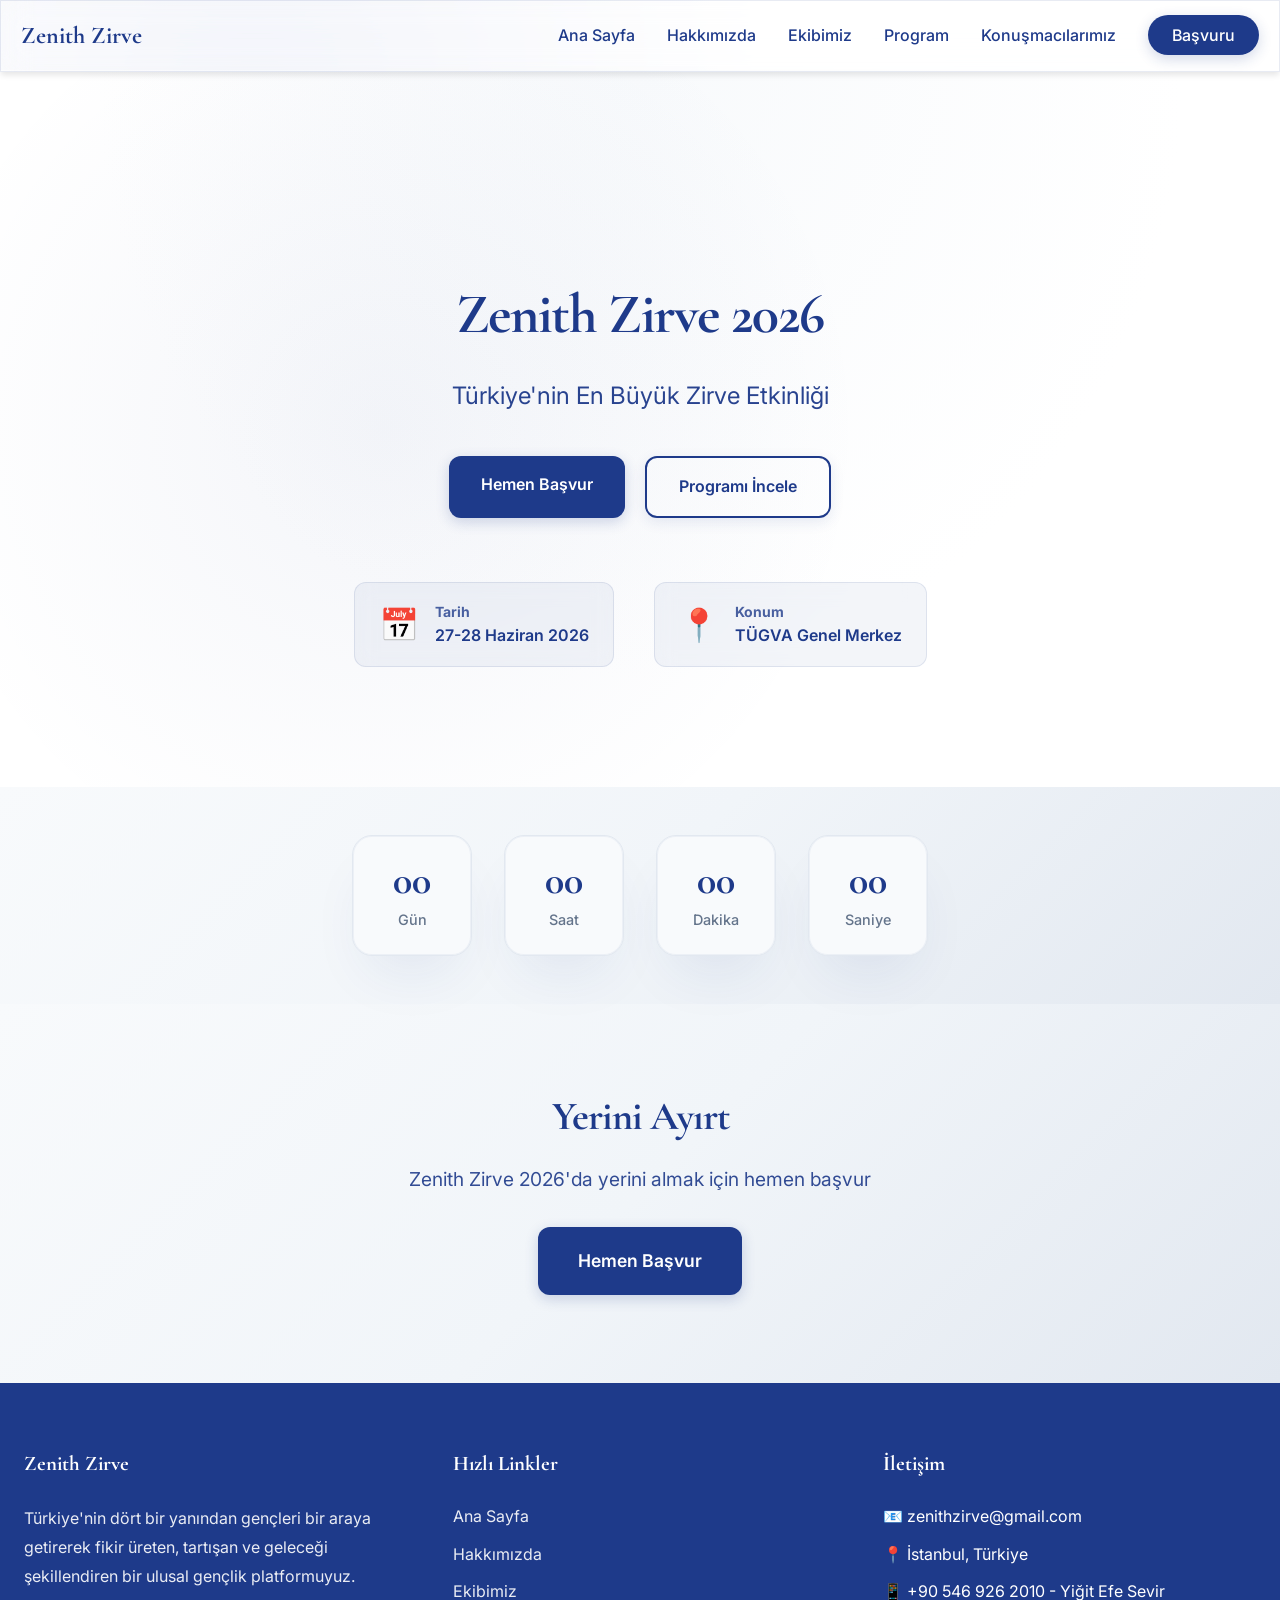
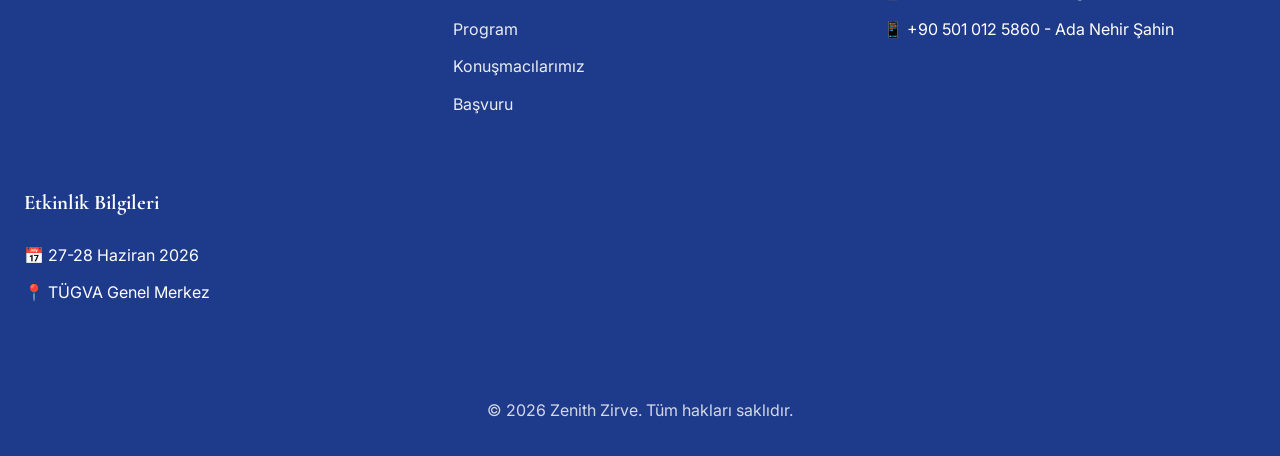
==== commit a30c8208: "Konuşmacı fotoğraflarını ekle ve footer email hatasını düzelt" ====
--- a/index.html
+++ b/index.html
@@ -118,7 +118,7 @@
                 <div class="footer-section">
                     <h3>İletişim</h3>
                     <ul>
-                        <li>📧 zenithzirve@gmail.com/li>
+                        <li>📧 zenithzirve@gmail.com</li>
                         <li>📍 İstanbul, Türkiye</li>
                         <li>📱 +90 546 926 2010 - Yiğit Efe Sevir</li>
                         <li>📱 +90 501 012 5860 - Ada Nehir Şahin</li>                        
--- a/styles.css
+++ b/styles.css
@@ -878,7 +878,7 @@
 .image-placeholder-circle-large {
     width: 250px;
     height: 250px;
-    background: linear-gradient(135deg, var(--primary-color) 0%, var(--primary-dark) 100%);
+    background: linear-gradient(135deg, var(--primary) 0%, var(--neon) 100%);
     border-radius: 50%;
     display: flex;
     align-items: center;
@@ -888,6 +888,15 @@
 .image-placeholder-circle-large span {
     font-size: 6rem;
     color: white;
+}
+
+.keynote-photo {
+    width: 250px;
+    height: 250px;
+    object-fit: cover;
+    border-radius: 50%;
+    border: 4px solid var(--primary);
+    box-shadow: 0 8px 24px rgba(30, 58, 138, 0.2);
 }
 
 .keynote-info .keynote-badge {
@@ -981,6 +990,15 @@
 .speaker-avatar span {
     font-size: 4rem;
     color: white;
+}
+
+.speaker-photo {
+    width: 120px;
+    height: 120px;
+    object-fit: cover;
+    border-radius: 50%;
+    border: 3px solid var(--primary);
+    box-shadow: 0 4px 16px rgba(30, 58, 138, 0.15);
 }
 
 .speaker-card h3 {
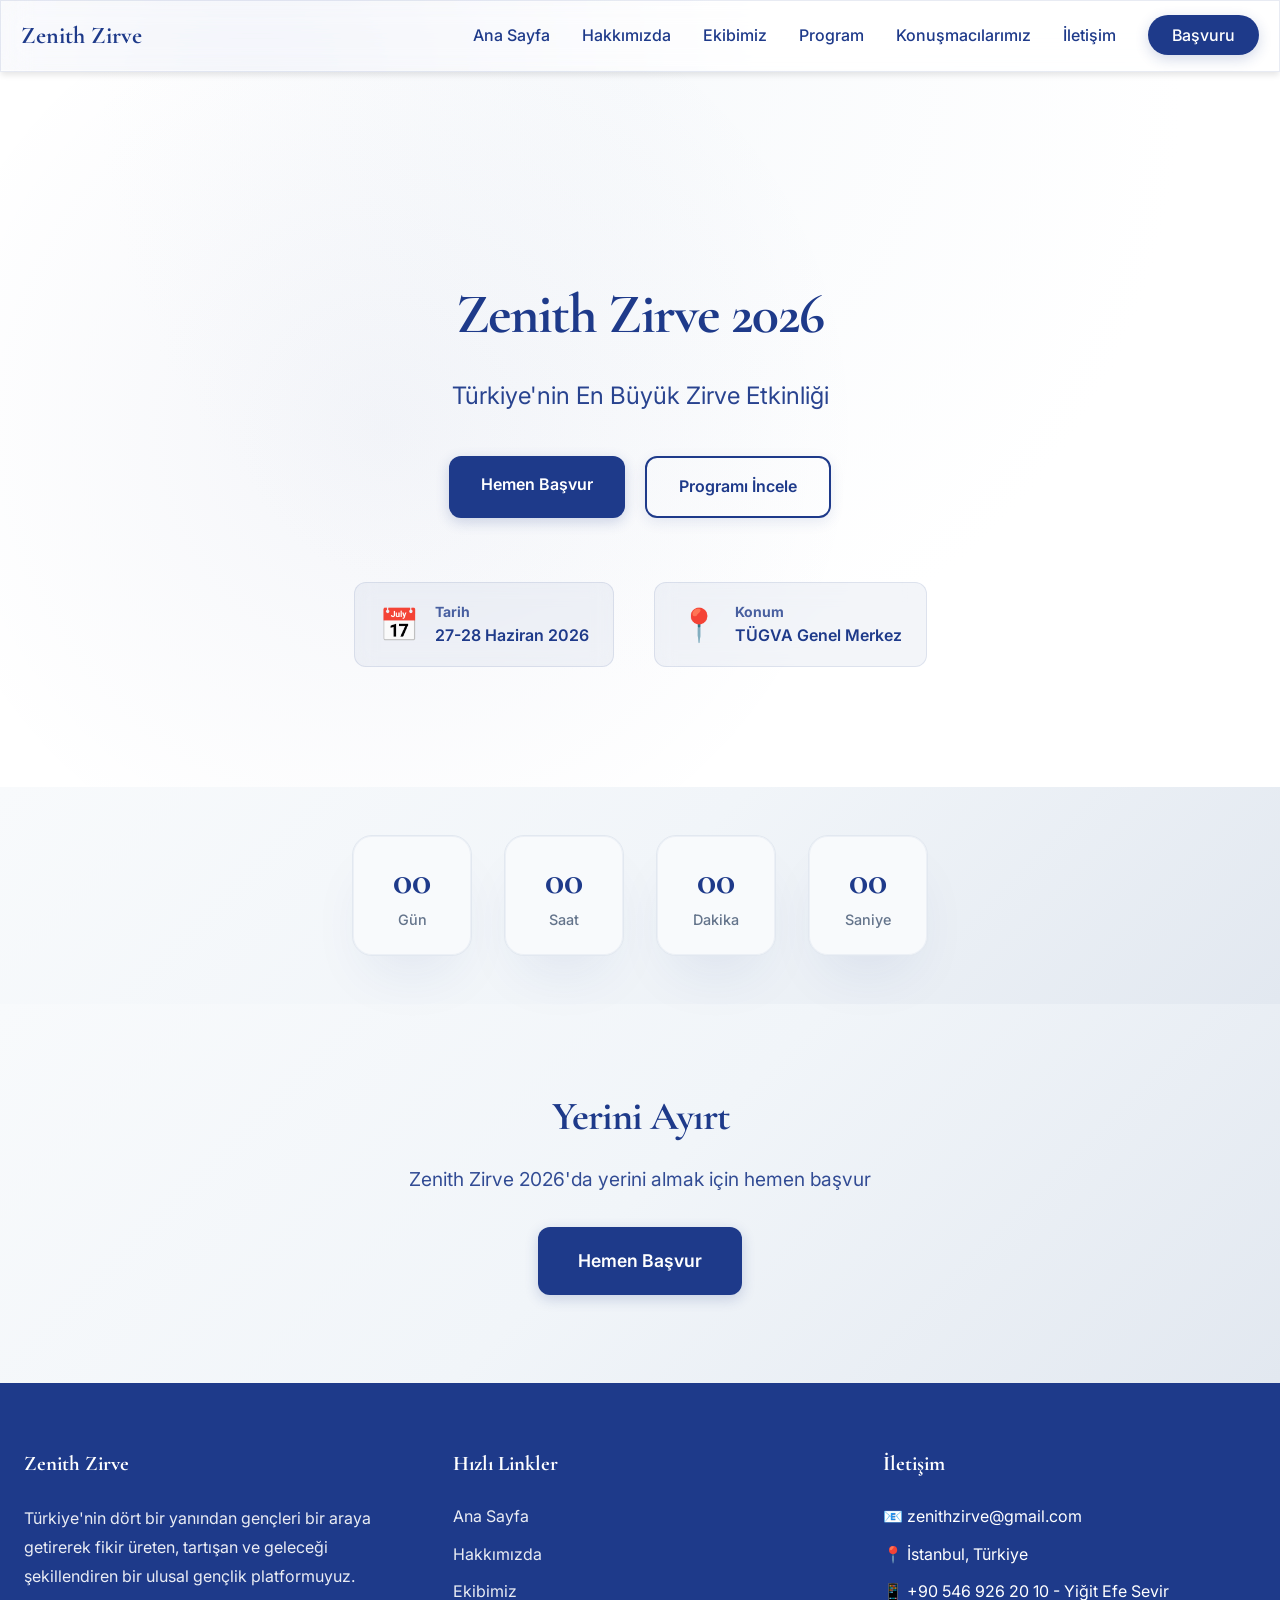
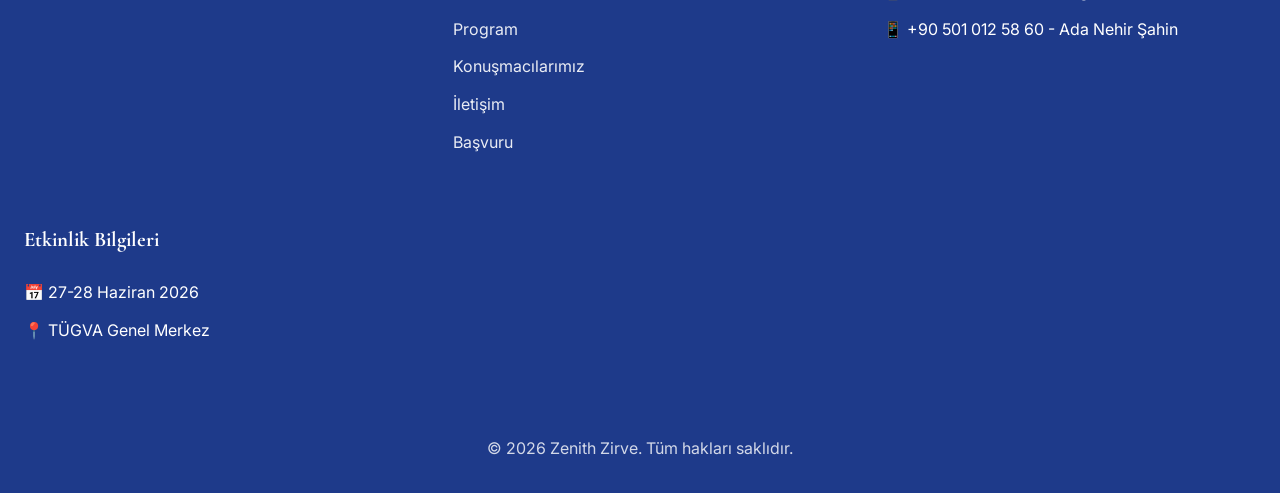
==== commit 91747e16: "Ulaşım bilgilerini güncelle ve telefon numaralarını düzelt" ====
--- a/index.html
+++ b/index.html
@@ -23,6 +23,7 @@
                 <li><a href="ekibimiz.html">Ekibimiz</a></li>
                 <li><a href="program.html">Program</a></li>
                 <li><a href="konusmacilarimiz.html">Konuşmacılarımız</a></li>
+                <li><a href="iletisim.html">İletişim</a></li>
                 <li><a href="basvuru.html" class="btn-nav">Başvuru</a></li>
             </ul>
             <div class="hamburger">
@@ -112,6 +113,7 @@
                         <li><a href="ekibimiz.html">Ekibimiz</a></li>
                         <li><a href="program.html">Program</a></li>
                         <li><a href="konusmacilarimiz.html">Konuşmacılarımız</a></li>
+                        <li><a href="iletisim.html">İletişim</a></li>
                         <li><a href="basvuru.html">Başvuru</a></li>
                     </ul>
                 </div>
@@ -120,8 +122,8 @@
                     <ul>
                         <li>📧 zenithzirve@gmail.com</li>
                         <li>📍 İstanbul, Türkiye</li>
-                        <li>📱 +90 546 926 2010 - Yiğit Efe Sevir</li>
-                        <li>📱 +90 501 012 5860 - Ada Nehir Şahin</li>                        
+                        <li>📱 +90 546 926 20 10 - Yiğit Efe Sevir</li>
+                        <li>📱 +90 501 012 58 60 - Ada Nehir Şahin</li>                        
                     </ul>
                 </div>
                 <div class="footer-section">
--- a/styles.css
+++ b/styles.css
@@ -1001,6 +1001,14 @@
     box-shadow: 0 4px 16px rgba(30, 58, 138, 0.15);
 }
 
+.speaker-photo[src*="emircanturan"] {
+    object-position: center 30%;
+}
+
+.speaker-photo[src*="halenurkutuk"] {
+    object-position: center 30%;
+}
+
 .speaker-card h3 {
     color: var(--foreground);
     font-size: 1.3rem;
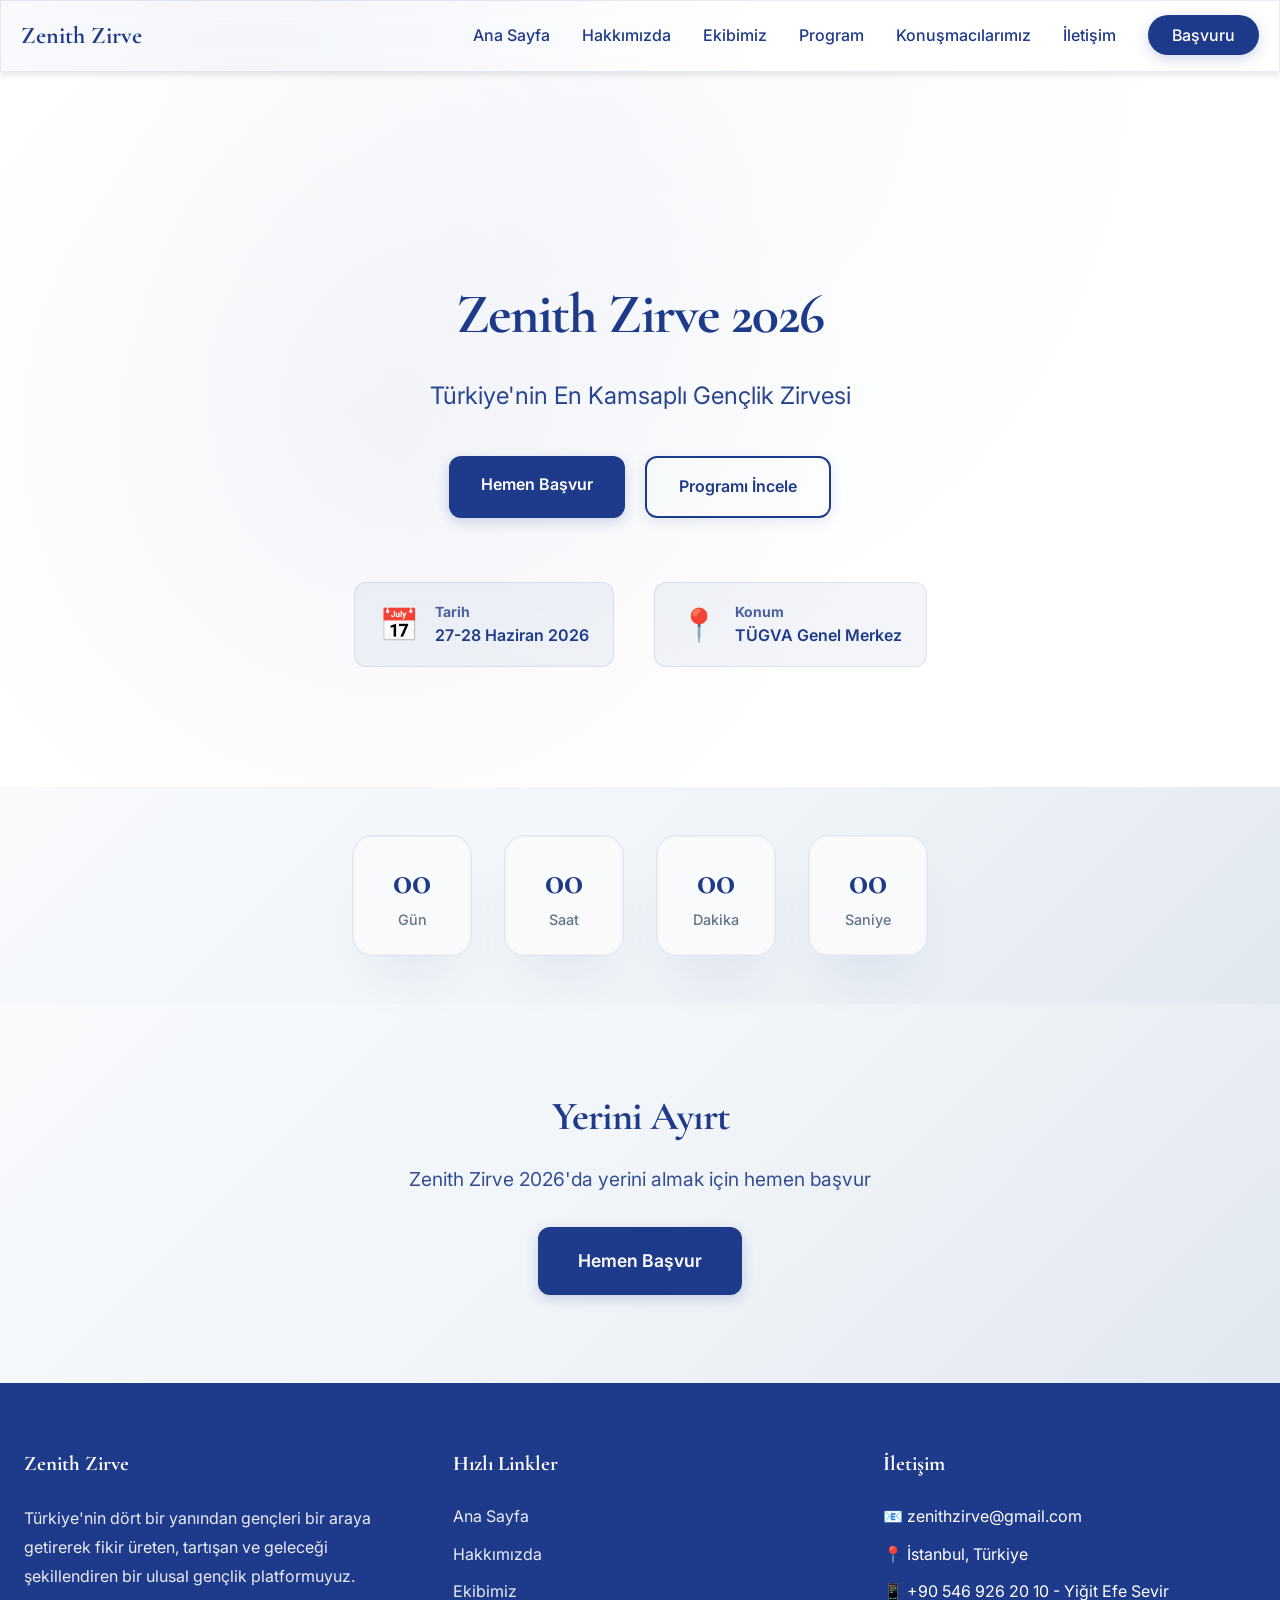
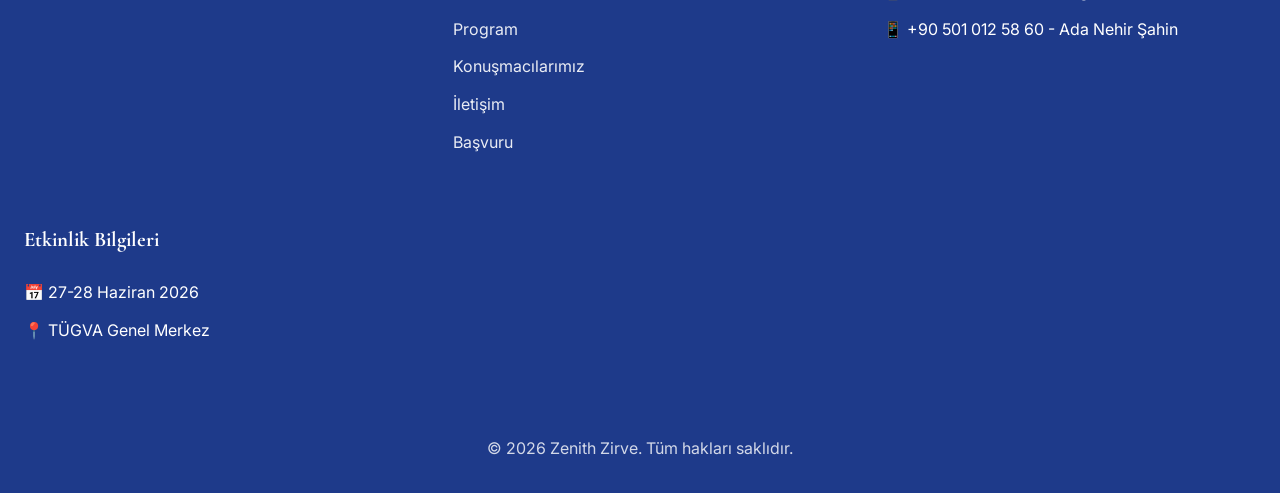
==== commit aaadb557: "Değerler ve hedefleri güncelle" ====
--- a/index.html
+++ b/index.html
@@ -3,7 +3,7 @@
 <head>
     <meta charset="UTF-8">
     <meta name="viewport" content="width=device-width, initial-scale=1.0">
-    <title>Zenith Zirve - Türkiye'nin En Büyük Zirve Etkinliği</title>
+    <title>Zenith Zirve</title>
     <meta name="description" content="Zenith Zirve - Türkiye'nin en büyük zirve etkinliği. Gençlerin fikir meydanlarında buluştuğu platform.">
     <link rel="stylesheet" href="styles.css">
     <link rel="preconnect" href="https://fonts.googleapis.com">
@@ -39,7 +39,7 @@
         <div class="container">
             <div class="hero-content">
                 <h1>Zenith Zirve 2026</h1>
-                <p>Türkiye'nin En Büyük Zirve Etkinliği</p>
+                <p>Türkiye'nin En Kamsaplı Gençlik Zirvesi</p>
                 <div class="hero-buttons">
                     <a href="basvuru.html" class="btn btn-primary">Hemen Başvur</a>
                     <a href="program.html" class="btn btn-secondary">Programı İncele</a>
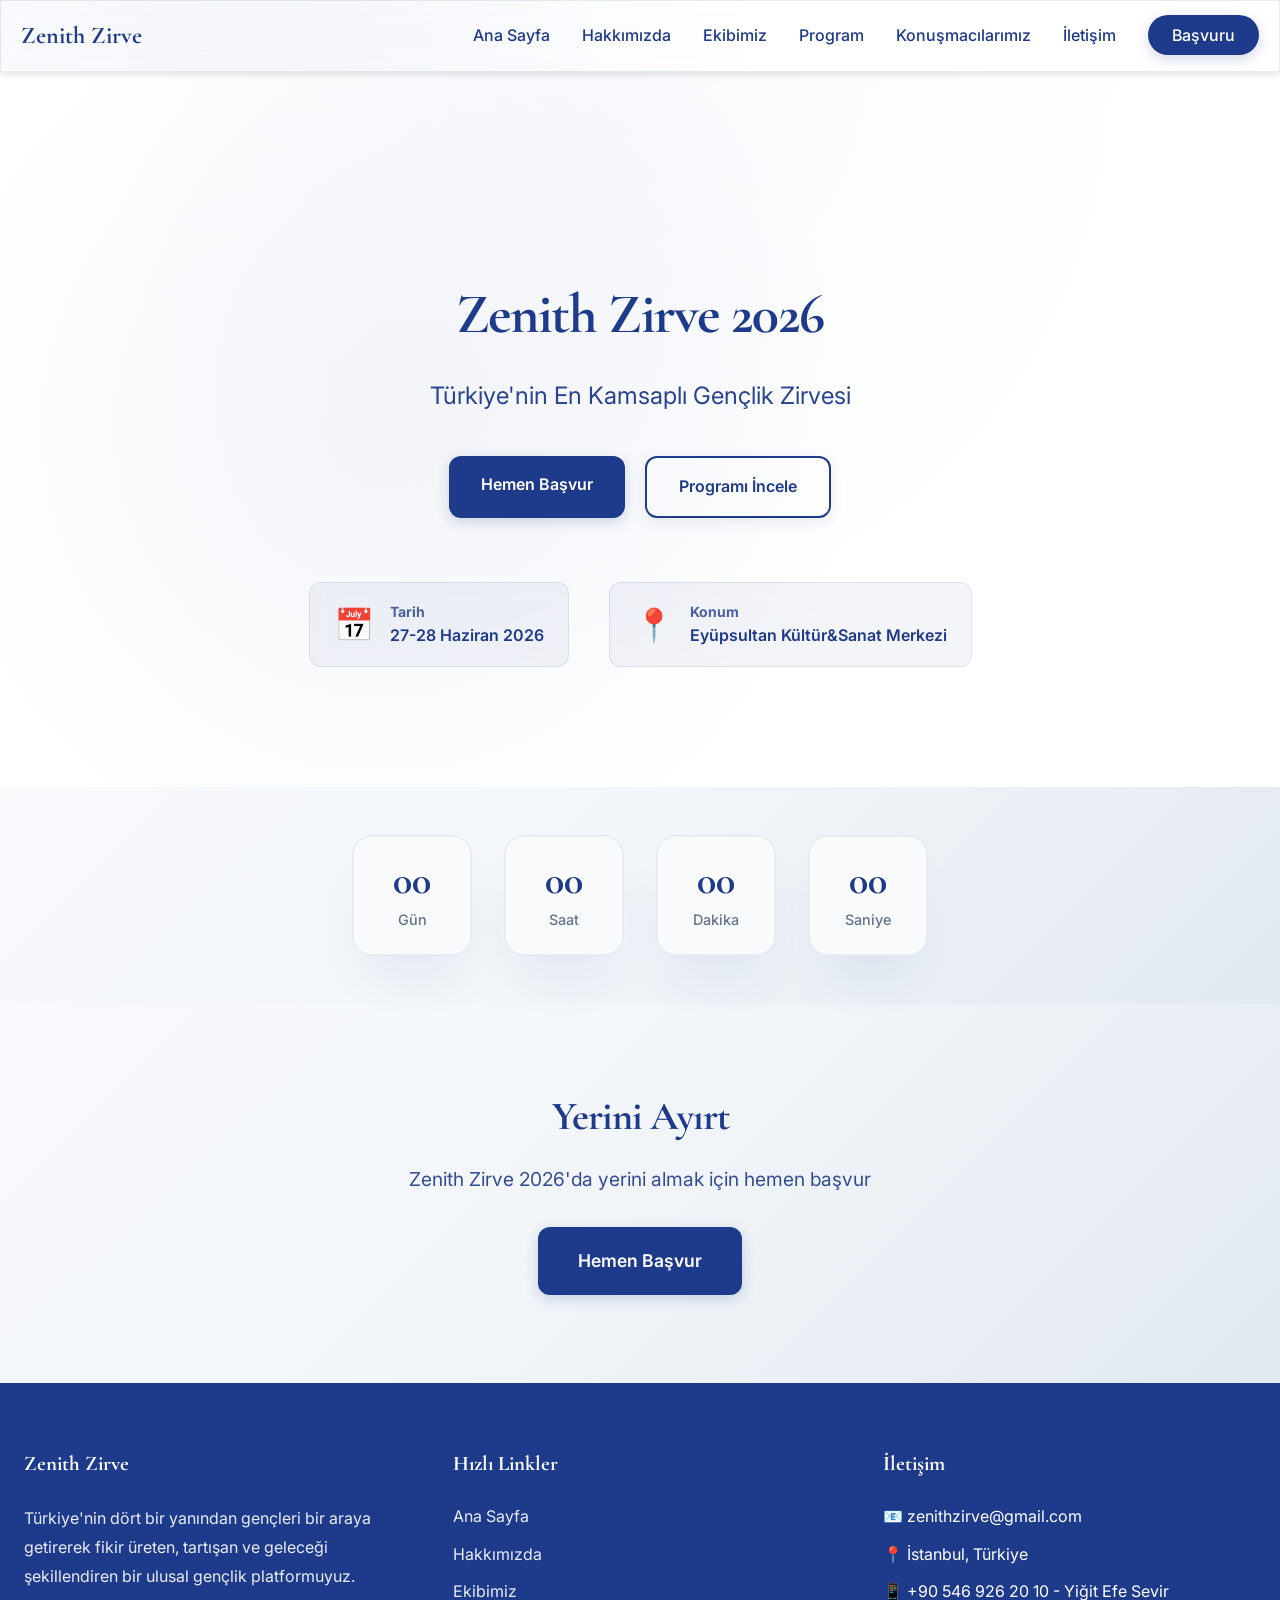
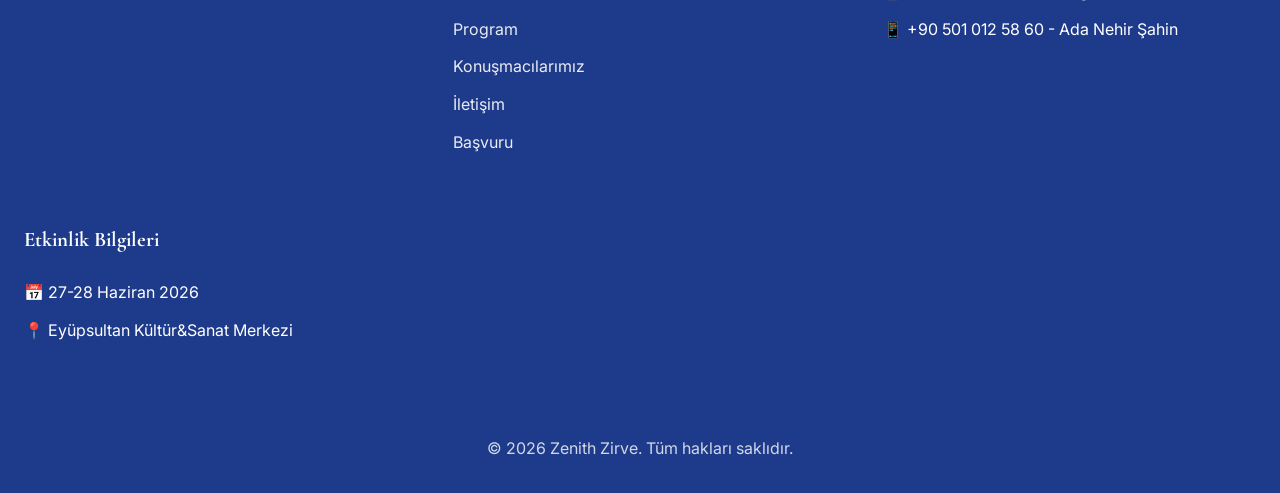
==== commit 14139069: "Google Maps embed linkini yeni mekan için güncelle" ====
--- a/index.html
+++ b/index.html
@@ -57,7 +57,7 @@
                     <div class="info-icon">📍</div>
                     <div class="info-text">
                         <strong>Konum</strong>
-                        <span>TÜGVA Genel Merkez</span>
+                        <span>Eyüpsultan Kültür&Sanat Merkezi</span>
                     </div>
                 </div>
             </div>
@@ -130,7 +130,7 @@
                     <h3>Etkinlik Bilgileri</h3>
                     <ul>
                         <li>📅 27-28 Haziran 2026</li>
-                        <li>📍 TÜGVA Genel Merkez</li>
+                        <li>📍 Eyüpsultan Kültür&Sanat Merkezi</li>
                     </ul>
                 </div>
             </div>
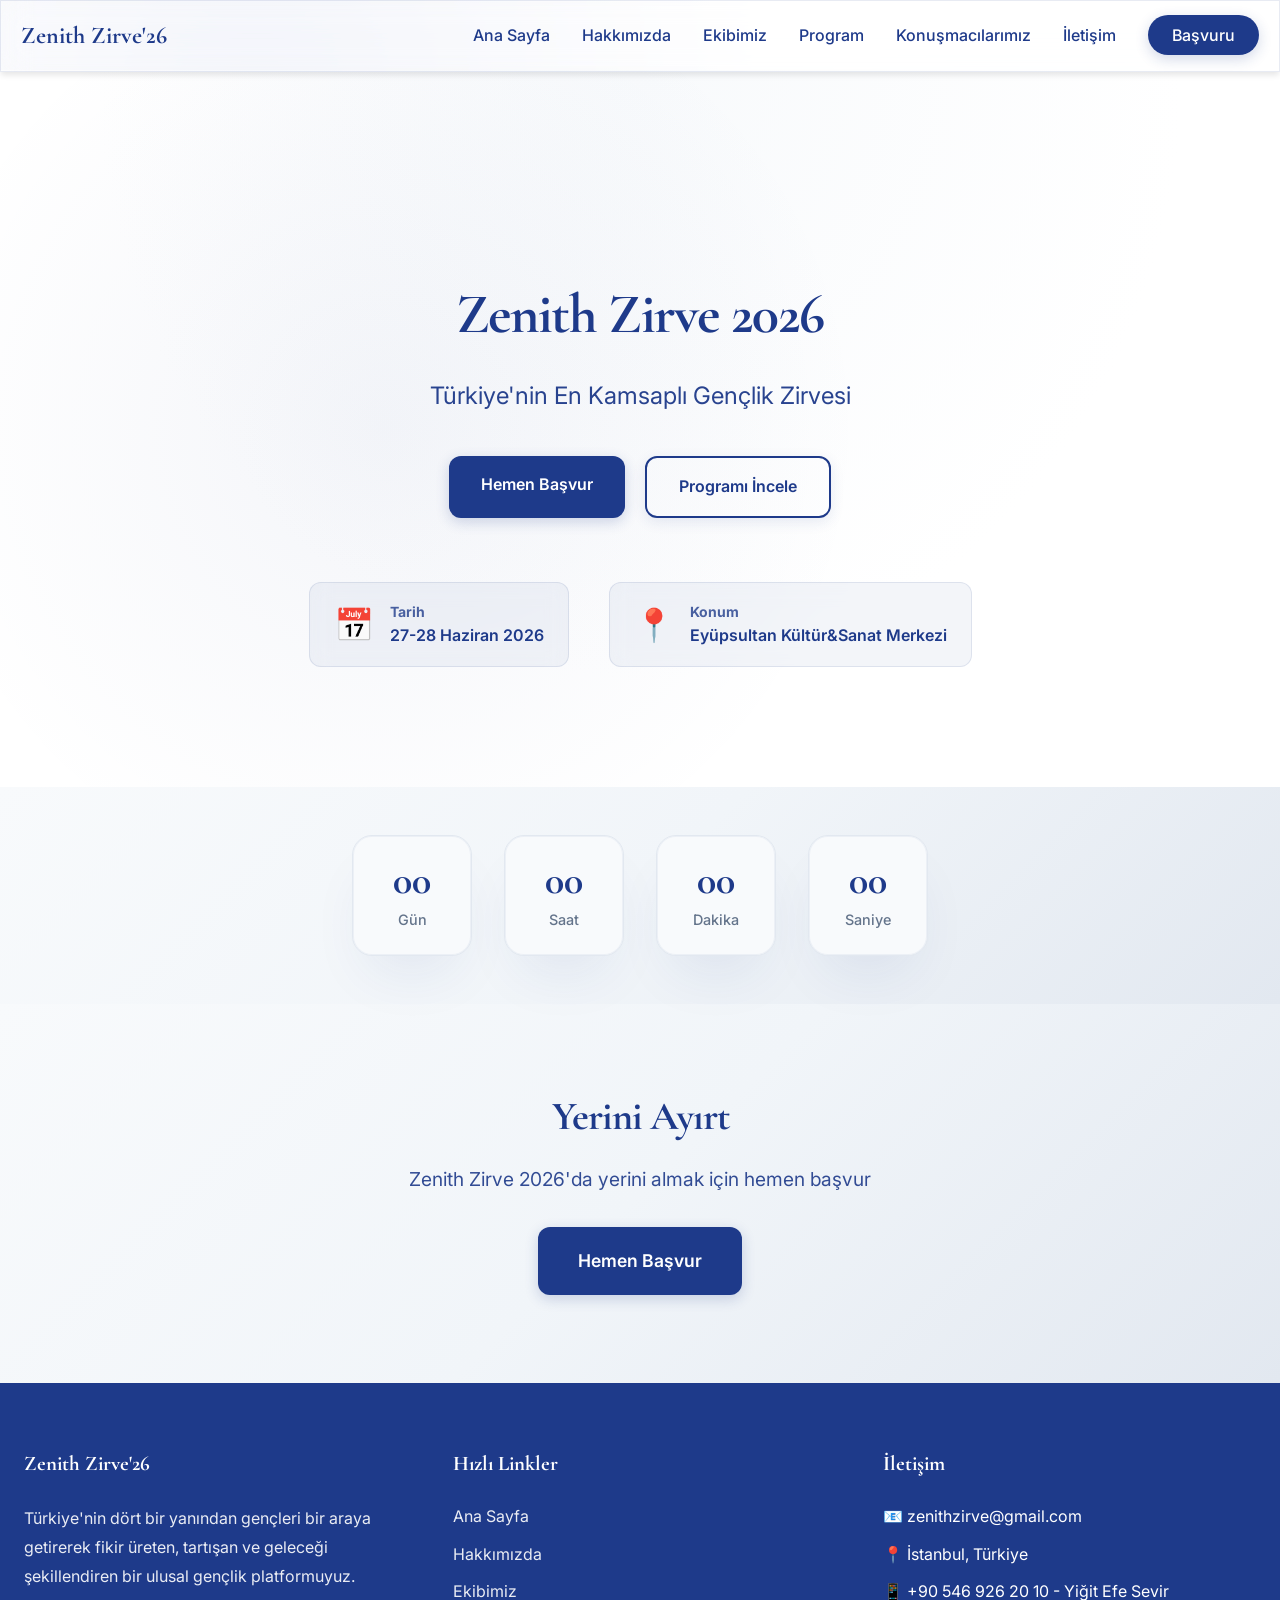
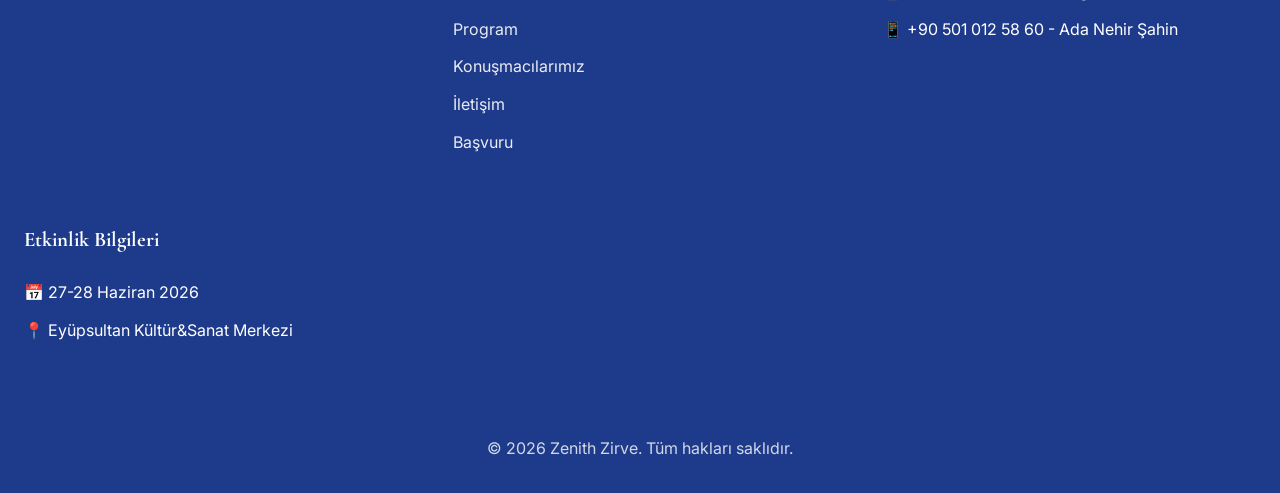
==== commit 4d6b08fe: "Marka adını Zenith Zirve'26 olarak güncelle" ====
--- a/index.html
+++ b/index.html
@@ -3,9 +3,10 @@
 <head>
     <meta charset="UTF-8">
     <meta name="viewport" content="width=device-width, initial-scale=1.0">
-    <title>Zenith Zirve</title>
+    <title>Zenith Zirve'26</title>
     <meta name="description" content="Zenith Zirve - Türkiye'nin en büyük zirve etkinliği. Gençlerin fikir meydanlarında buluştuğu platform.">
     <link rel="stylesheet" href="styles.css">
+    <link rel="icon" href="favicon.ico" type="image/x-icon">
     <link rel="preconnect" href="https://fonts.googleapis.com">
     <link rel="preconnect" href="https://fonts.gstatic.com" crossorigin>
     <link href="https://fonts.googleapis.com/css2?family=Cormorant+Garamond:wght@400;500;600;700&family=Inter:wght@300;400;500;600;700;800&display=swap" rel="stylesheet">
@@ -15,7 +16,7 @@
     <nav class="navbar">
         <div class="container">
             <div class="nav-brand">
-                <a href="index.html">Zenith Zirve</a>
+                <a href="index.html">Zenith Zirve'26</a>
             </div>
             <ul class="nav-menu">
                 <li><a href="index.html" class="active">Ana Sayfa</a></li>
@@ -102,7 +103,7 @@
         <div class="container">
             <div class="footer-grid">
                 <div class="footer-section">
-                    <h3>Zenith Zirve</h3>
+                    <h3>Zenith Zirve'26</h3>
                     <p>Türkiye'nin dört bir yanından gençleri bir araya getirerek fikir üreten, tartışan ve geleceği şekillendiren bir ulusal gençlik platformuyuz.</p>
                 </div>
                 <div class="footer-section">
--- a/styles.css
+++ b/styles.css
@@ -545,6 +545,7 @@
 .placeholder-content p {
     font-size: 1.5rem;
     font-weight: 600;
+    color: var(--navy-1);
 }
 
 /* Values Grid */
@@ -589,7 +590,10 @@
 
 /* Goals List */
 .goals-list {
-    max-width: 800px;
+    display: grid;
+    grid-template-columns: repeat(2, 1fr);
+    gap: 2rem;
+    max-width: 1200px;
     margin: 0 auto;
 }
 
@@ -602,9 +606,14 @@
     -webkit-backdrop-filter: blur(14px) saturate(140%);
     border: 1px solid var(--glass-border);
     border-radius: 16px;
-    margin-bottom: 1.5rem;
     box-shadow: var(--shadow-card);
     align-items: flex-start;
+}
+
+.goal-item:nth-child(5) {
+    grid-column: 1 / -1;
+    max-width: 600px;
+    margin: 0 auto;
 }
 
 .goal-number {
@@ -850,6 +859,33 @@
     line-height: 1.6;
 }
 
+.program-speaker {
+    display: flex;
+    gap: 1rem;
+    align-items: center;
+    margin-bottom: 0.5rem;
+}
+
+.program-speaker-photo {
+    width: 50px;
+    height: 50px;
+    border-radius: 50%;
+    object-fit: cover;
+    border: 2px solid var(--primary);
+}
+
+.speaker-name {
+    color: var(--foreground);
+    font-weight: 600;
+    margin-bottom: 0.25rem !important;
+}
+
+.speaker-title {
+    color: var(--muted-foreground);
+    font-size: 0.9rem;
+    margin-bottom: 0 !important;
+}
+
 /* Keynote Section */
 .keynote-section {
     max-width: 1000px;
@@ -993,6 +1029,15 @@
 }
 
 .speaker-photo {
+    width: 120px;
+    height: 120px;
+    object-fit: cover;
+    border-radius: 50%;
+    border: 3px solid var(--primary);
+    box-shadow: 0 4px 16px rgba(30, 58, 138, 0.15);
+}
+
+.team-photo {
     width: 120px;
     height: 120px;
     object-fit: cover;
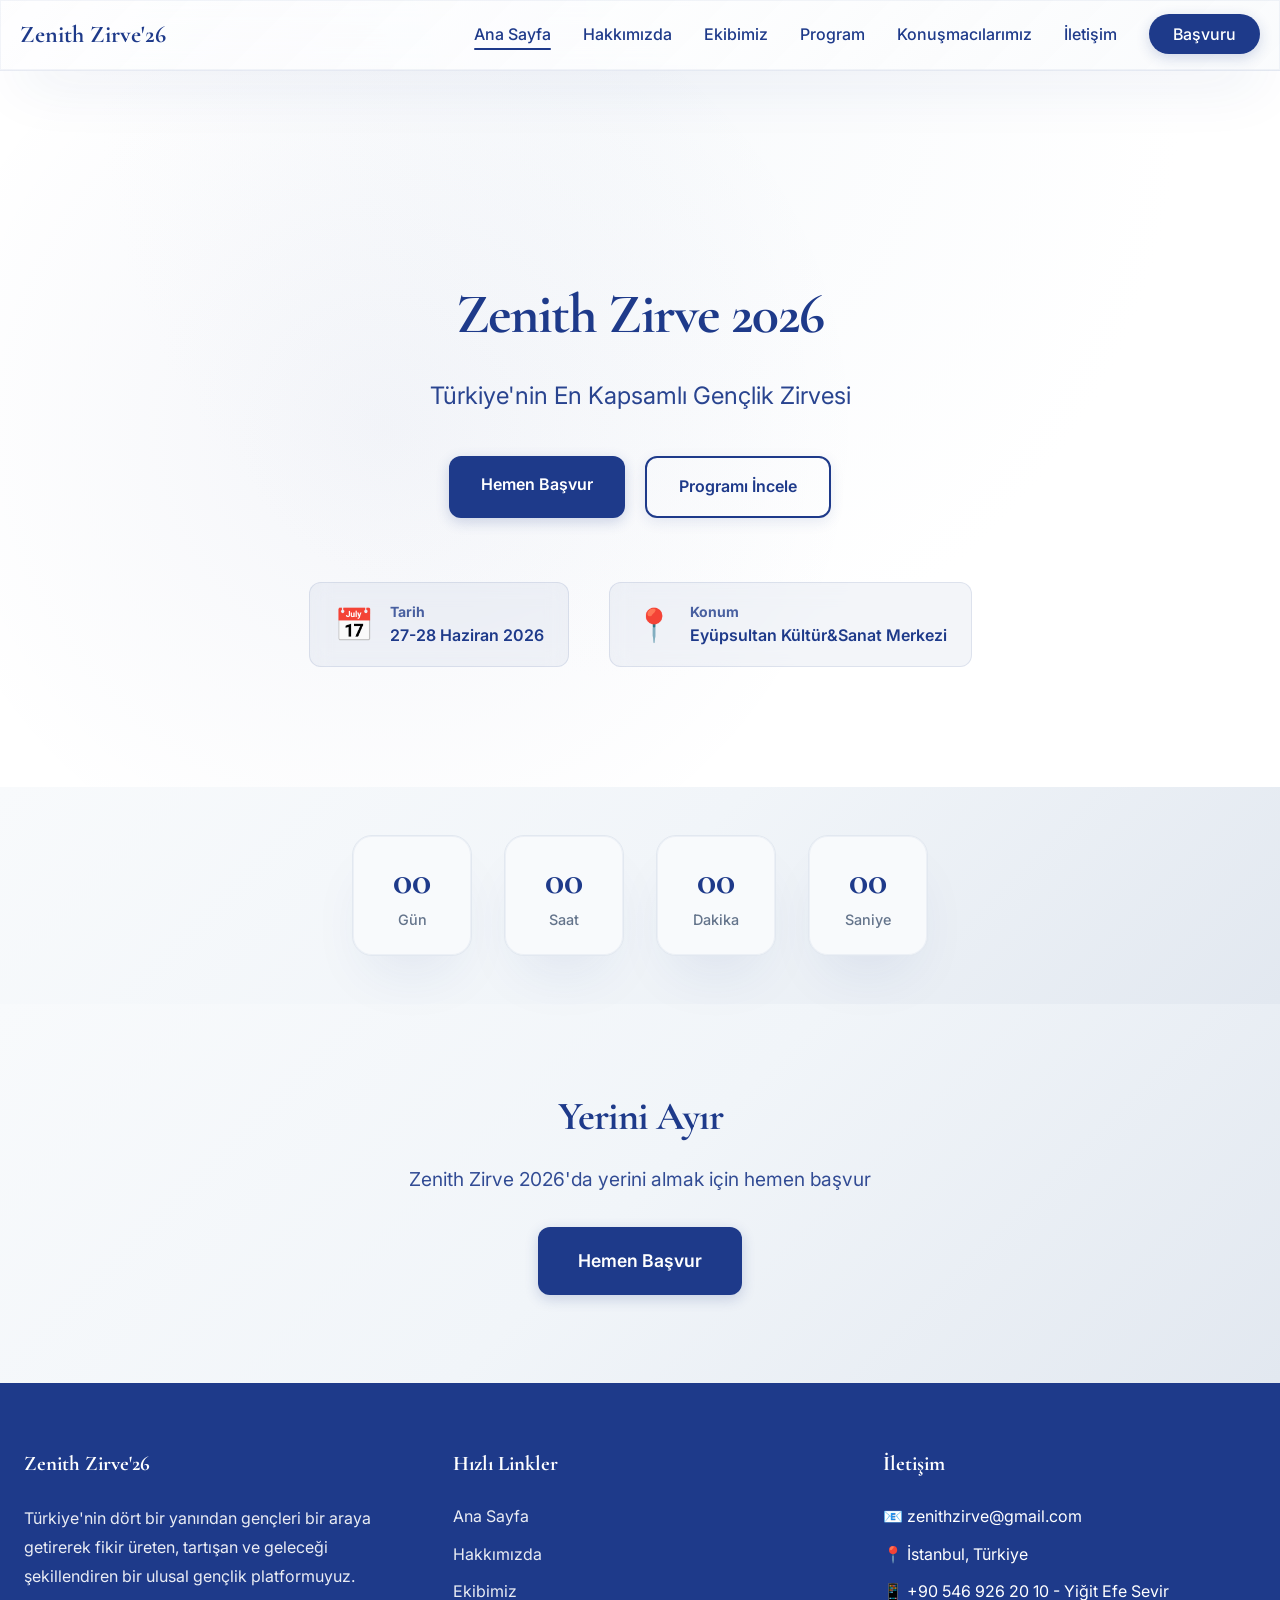
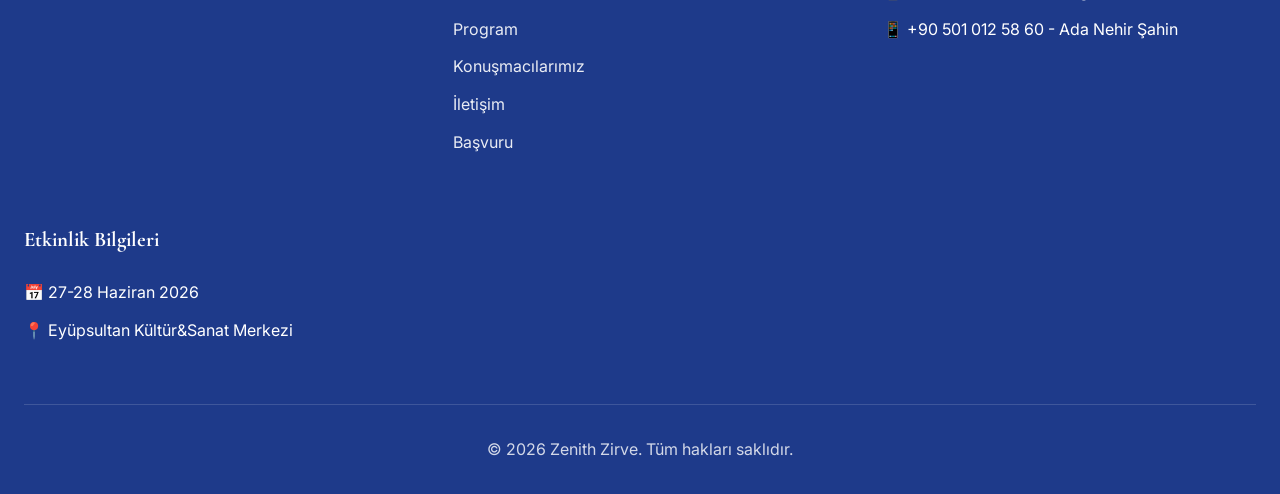
==== commit b8c2026f: "Siteyi profesyonellestir: hata duzeltmeleri, erisilebilirlik ve SEO - Yazim/marka tutarsizliklarini " ====
--- a/index.html
+++ b/index.html
@@ -3,22 +3,41 @@
 <head>
     <meta charset="UTF-8">
     <meta name="viewport" content="width=device-width, initial-scale=1.0">
-    <title>Zenith Zirve'26</title>
-    <meta name="description" content="Zenith Zirve - Türkiye'nin en büyük zirve etkinliği. Gençlerin fikir meydanlarında buluştuğu platform.">
+    <title>Zenith Zirve'26 | Ulusal Gençlik Zirvesi</title>
+    <meta name="description" content="Zenith Zirve'26 — 27-28 Haziran 2026, Eyüpsultan Kültür ve Sanat Merkezi. Türkiye'nin dört bir yanından gençleri buluşturan ulusal gençlik zirvesi.">
+    <meta name="author" content="Zenith Zirve">
+    <meta name="theme-color" content="#1e3a8a">
+    <link rel="canonical" href="https://01gokturk552.github.io/zenithzirve/index.html">
+
+    <!-- Open Graph / Sosyal Medya -->
+    <meta property="og:type" content="website">
+    <meta property="og:site_name" content="Zenith Zirve'26">
+    <meta property="og:locale" content="tr_TR">
+    <meta property="og:title" content="Zenith Zirve'26 | Ulusal Gençlik Zirvesi">
+    <meta property="og:description" content="27-28 Haziran 2026, Eyüpsultan Kültür ve Sanat Merkezi. Türkiye'nin dört bir yanından gençleri buluşturan ulusal gençlik zirvesi.">
+    <meta property="og:url" content="https://01gokturk552.github.io/zenithzirve/index.html">
+    <meta property="og:image" content="https://01gokturk552.github.io/zenithzirve/zenithzirve.png">
+    <meta name="twitter:card" content="summary_large_image">
+    <meta name="twitter:title" content="Zenith Zirve'26 | Ulusal Gençlik Zirvesi">
+    <meta name="twitter:description" content="27-28 Haziran 2026, Eyüpsultan Kültür ve Sanat Merkezi. Gençleri buluşturan ulusal gençlik zirvesi.">
+    <meta name="twitter:image" content="https://01gokturk552.github.io/zenithzirve/zenithzirve.png">
+
     <link rel="stylesheet" href="styles.css">
     <link rel="icon" href="favicon.ico" type="image/x-icon">
+    <link rel="apple-touch-icon" href="zenithzirve.png">
     <link rel="preconnect" href="https://fonts.googleapis.com">
     <link rel="preconnect" href="https://fonts.gstatic.com" crossorigin>
     <link href="https://fonts.googleapis.com/css2?family=Cormorant+Garamond:wght@400;500;600;700&family=Inter:wght@300;400;500;600;700;800&display=swap" rel="stylesheet">
 </head>
 <body>
+    <a class="skip-link" href="#main">İçeriğe geç</a>
     <!-- Navigasyon -->
-    <nav class="navbar">
+    <nav class="navbar" aria-label="Ana navigasyon">
         <div class="container">
             <div class="nav-brand">
                 <a href="index.html">Zenith Zirve'26</a>
             </div>
-            <ul class="nav-menu">
+            <ul class="nav-menu" id="navMenu">
                 <li><a href="index.html" class="active">Ana Sayfa</a></li>
                 <li><a href="hakkimizda.html">Hakkımızda</a></li>
                 <li><a href="ekibimiz.html">Ekibimiz</a></li>
@@ -27,20 +46,21 @@
                 <li><a href="iletisim.html">İletişim</a></li>
                 <li><a href="basvuru.html" class="btn-nav">Başvuru</a></li>
             </ul>
-            <div class="hamburger">
+            <button class="hamburger" type="button" aria-label="Menüyü aç/kapat" aria-expanded="false" aria-controls="navMenu">
                 <span></span>
                 <span></span>
                 <span></span>
-            </div>
+            </button>
         </div>
     </nav>
 
+    <main id="main">
     <!-- Hero Section -->
     <section class="hero">
         <div class="container">
             <div class="hero-content">
                 <h1>Zenith Zirve 2026</h1>
-                <p>Türkiye'nin En Kamsaplı Gençlik Zirvesi</p>
+                <p>Türkiye'nin En Kapsamlı Gençlik Zirvesi</p>
                 <div class="hero-buttons">
                     <a href="basvuru.html" class="btn btn-primary">Hemen Başvur</a>
                     <a href="program.html" class="btn btn-secondary">Programı İncele</a>
@@ -92,11 +112,12 @@
     <!-- CTA Section -->
     <section class="cta">
         <div class="container">
-            <h2>Yerini Ayırt</h2>
+            <h2>Yerini Ayır</h2>
             <p>Zenith Zirve 2026'da yerini almak için hemen başvur</p>
             <a href="basvuru.html" class="btn btn-primary btn-large">Hemen Başvur</a>
         </div>
     </section>
+    </main>
 
     <!-- Footer -->
     <footer class="footer">
--- a/styles.css
+++ b/styles.css
@@ -3,6 +3,55 @@
     margin: 0;
     padding: 0;
     box-sizing: border-box;
+}
+
+html {
+    scroll-behavior: smooth;
+    scroll-padding-top: 90px;
+}
+
+img {
+    max-width: 100%;
+    display: block;
+}
+
+/* Klavye ile gezinme için odak göstergesi */
+:focus-visible {
+    outline: 3px solid var(--secondary);
+    outline-offset: 2px;
+    border-radius: 4px;
+}
+
+/* İçeriğe atla bağlantısı (ekran okuyucu / klavye erişilebilirliği) */
+.skip-link {
+    position: absolute;
+    left: -9999px;
+    top: 0;
+    z-index: 2000;
+    background: var(--primary);
+    color: var(--primary-foreground);
+    padding: 0.75rem 1.25rem;
+    border-radius: 0 0 8px 0;
+    font-weight: 600;
+    text-decoration: none;
+}
+
+.skip-link:focus {
+    left: 0;
+}
+
+/* Hareket azaltma tercihi olan kullanıcılar için animasyonları kapat */
+@media (prefers-reduced-motion: reduce) {
+    html {
+        scroll-behavior: auto;
+    }
+    *,
+    *::before,
+    *::after {
+        animation-duration: 0.01ms !important;
+        animation-iteration-count: 1 !important;
+        transition-duration: 0.01ms !important;
+    }
 }
 
 :root {
@@ -41,11 +90,19 @@
     line-height: 1.6;
     color: var(--foreground);
     background-color: var(--background);
+    -webkit-font-smoothing: antialiased;
+    -moz-osx-font-smoothing: grayscale;
+}
+
+/* Sabit, jank yaratmayan arka plan ışıltısı */
+body::before {
+    content: '';
+    position: fixed;
+    inset: 0;
+    z-index: -1;
+    pointer-events: none;
     background-image: radial-gradient(circle at 20% 10%, rgba(30, 58, 138, 0.05) 0%, transparent 40%),
                       radial-gradient(circle at 80% 60%, rgba(59, 130, 246, 0.05) 0%, transparent 45%);
-    background-attachment: fixed;
-    -webkit-font-smoothing: antialiased;
-    -moz-osx-font-smoothing: grayscale;
 }
 
 .container {
@@ -56,16 +113,22 @@
 
 /* Navigasyon */
 .navbar {
-    background-color: var(--glass-bg);
+    background: var(--glass-bg);
     backdrop-filter: blur(14px) saturate(140%);
     -webkit-backdrop-filter: blur(14px) saturate(140%);
-    border: 1px solid var(--glass-border);
+    border-bottom: 1px solid var(--glass-border);
     box-shadow: var(--shadow-card);
     position: fixed;
     top: 0;
     left: 0;
     right: 0;
     z-index: 1000;
+    transition: box-shadow 0.3s ease, background 0.3s ease;
+}
+
+.navbar.scrolled {
+    background: linear-gradient(135deg, rgba(255, 255, 255, 0.92), rgba(248, 250, 252, 0.88));
+    box-shadow: 0 8px 30px -12px rgba(30, 58, 138, 0.25);
 }
 
 .navbar .container {
@@ -95,6 +158,29 @@
     text-decoration: none;
     font-weight: 500;
     transition: color 0.3s;
+}
+
+.nav-menu a:not(.btn-nav) {
+    position: relative;
+}
+
+.nav-menu a:not(.btn-nav)::after {
+    content: '';
+    position: absolute;
+    left: 0;
+    bottom: -6px;
+    width: 100%;
+    height: 2px;
+    background: var(--primary);
+    border-radius: 2px;
+    transform: scaleX(0);
+    transform-origin: left;
+    transition: transform 0.3s ease;
+}
+
+.nav-menu a:not(.btn-nav):hover::after,
+.nav-menu a:not(.btn-nav).active::after {
+    transform: scaleX(1);
 }
 
 .nav-menu a:hover,
@@ -122,13 +208,30 @@
     flex-direction: column;
     cursor: pointer;
     gap: 4px;
+    background: none;
+    border: none;
+    padding: 4px;
 }
 
 .hamburger span {
+    display: block;
     width: 25px;
     height: 3px;
+    border-radius: 2px;
     background-color: var(--foreground);
-    transition: 0.3s;
+    transition: transform 0.3s ease, opacity 0.3s ease;
+}
+
+.hamburger.active span:nth-child(1) {
+    transform: translateY(7px) rotate(45deg);
+}
+
+.hamburger.active span:nth-child(2) {
+    opacity: 0;
+}
+
+.hamburger.active span:nth-child(3) {
+    transform: translateY(-7px) rotate(-45deg);
 }
 
 /* Hero Section */
@@ -523,12 +626,12 @@
     width: 100%;
     max-width: 400px;
     height: 400px;
-    background: linear-gradient(135deg, var(--primary-color) 0%, var(--primary-dark) 100%);
+    background: linear-gradient(135deg, var(--primary) 0%, var(--navy-2) 100%);
     border-radius: 20px;
     display: flex;
     align-items: center;
     justify-content: center;
-    box-shadow: var(--shadow-lg);
+    box-shadow: var(--shadow-card);
 }
 
 .placeholder-content {
@@ -545,7 +648,7 @@
 .placeholder-content p {
     font-size: 1.5rem;
     font-weight: 600;
-    color: var(--navy-1);
+    color: #ffffff;
 }
 
 /* Values Grid */
@@ -663,7 +766,7 @@
 .image-placeholder-circle {
     width: 200px;
     height: 200px;
-    background: linear-gradient(135deg, var(--primary-color) 0%, var(--primary-dark) 100%);
+    background: linear-gradient(135deg, var(--primary) 0%, var(--navy-2) 100%);
     border-radius: 50%;
     display: flex;
     align-items: center;
@@ -937,7 +1040,7 @@
 
 .keynote-info .keynote-badge {
     display: inline-block;
-    background: var(--accent-color);
+    background: var(--accent);
     color: white;
     padding: 0.5rem 1rem;
     border-radius: 20px;
@@ -1213,7 +1316,7 @@
 .footer-bottom {
     text-align: center;
     padding-top: 2rem;
-    border-top: 1px solid hsl(var(--border) / .5);
+    border-top: 1px solid rgba(255, 255, 255, 0.18);
     opacity: 0.8;
 }
 
@@ -1290,6 +1393,26 @@
     .program-time {
         min-width: auto;
     }
+
+    .goals-list {
+        grid-template-columns: 1fr;
+    }
+
+    .goal-item:nth-child(5) {
+        max-width: none;
+    }
+
+    .hero {
+        padding: 150px 0 90px;
+    }
+
+    .page-header h1 {
+        font-size: 2.25rem;
+    }
+
+    .modal-content {
+        padding: 1.75rem;
+    }
 }
 
 /* Modal Stilleri */
@@ -1308,12 +1431,14 @@
 
 .modal-content {
     background-color: var(--card);
-    margin: 15% auto;
+    margin: 6vh auto;
     padding: 2.5rem;
     border: 1px solid var(--border);
     border-radius: var(--radius);
     width: 90%;
-    max-width: 600px;
+    max-width: 640px;
+    max-height: 88vh;
+    overflow-y: auto;
     box-shadow: var(--shadow-card);
     position: relative;
     animation: modalFadeIn 0.3s ease;
@@ -1334,8 +1459,12 @@
     color: var(--muted-foreground);
     float: right;
     font-size: 28px;
+    line-height: 1;
     font-weight: bold;
     cursor: pointer;
+    background: none;
+    border: none;
+    padding: 0 0 0 1rem;
     transition: color 0.3s ease;
 }
 
